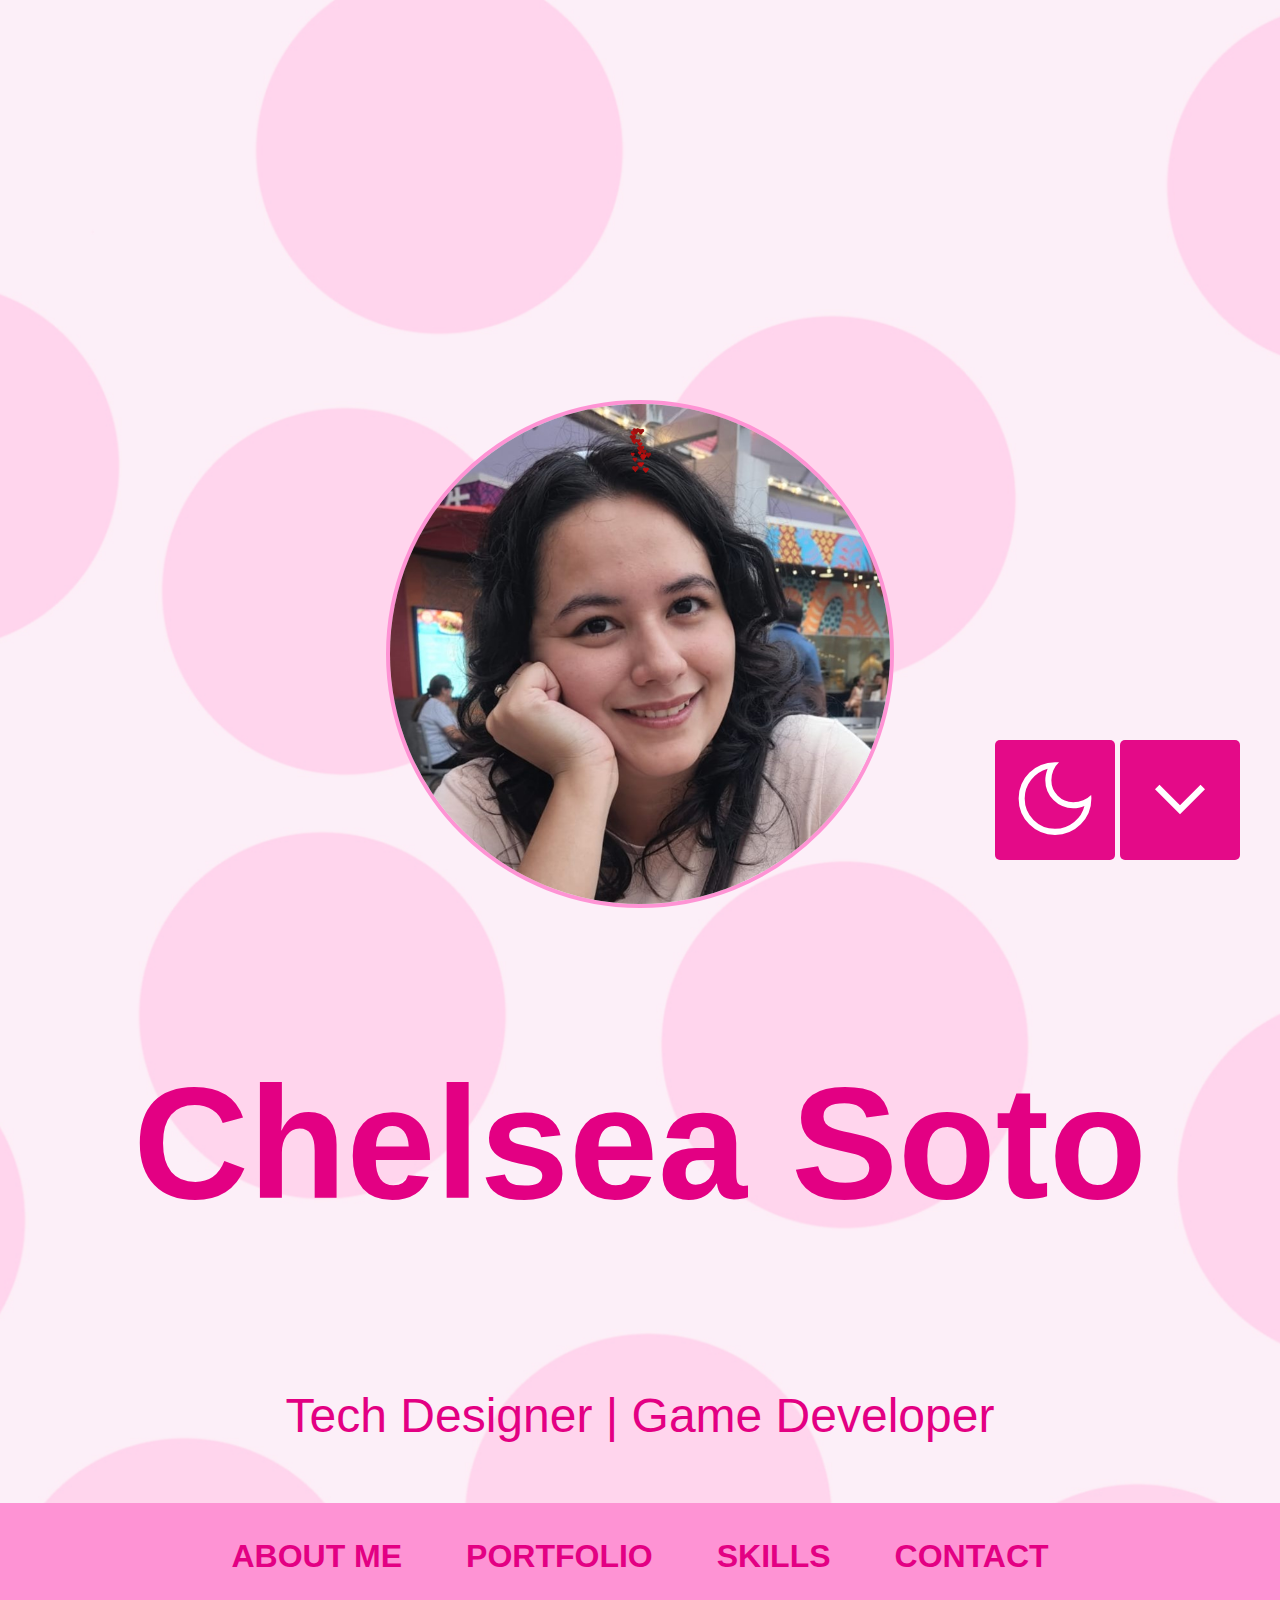
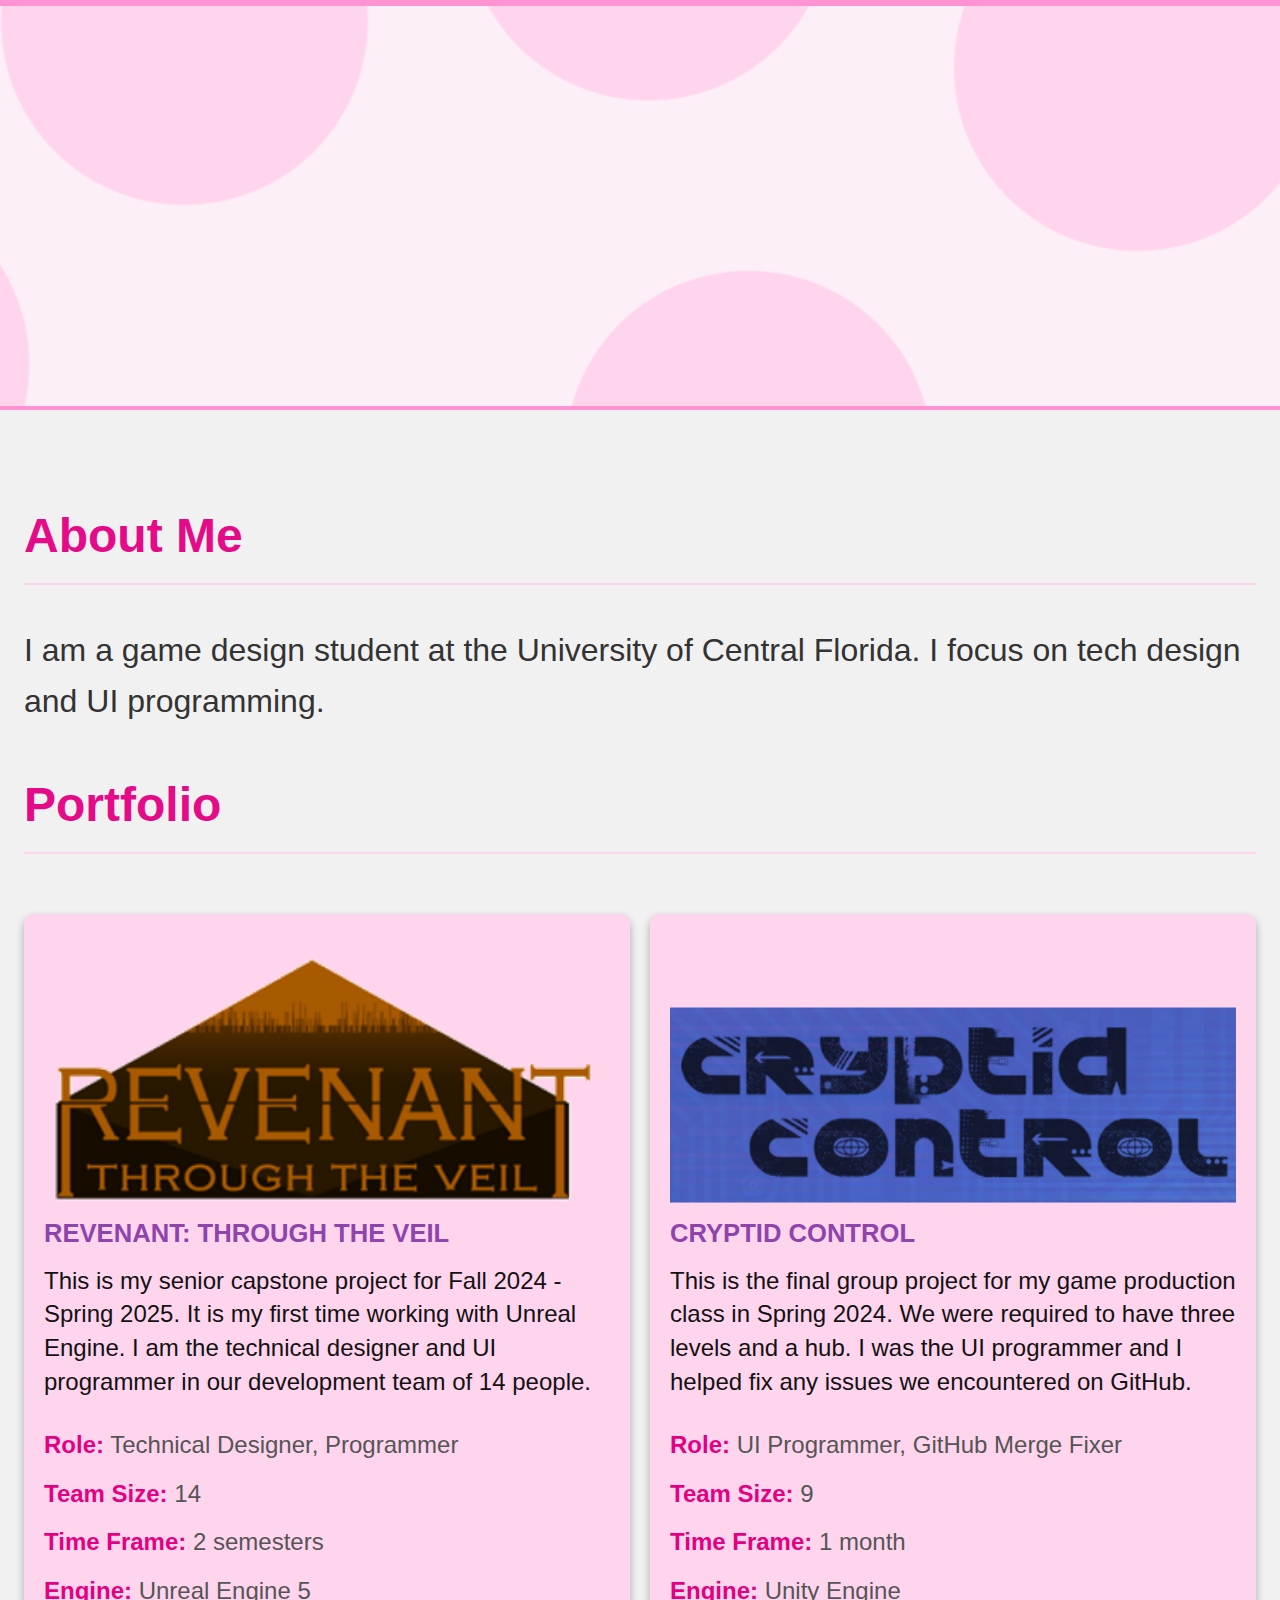
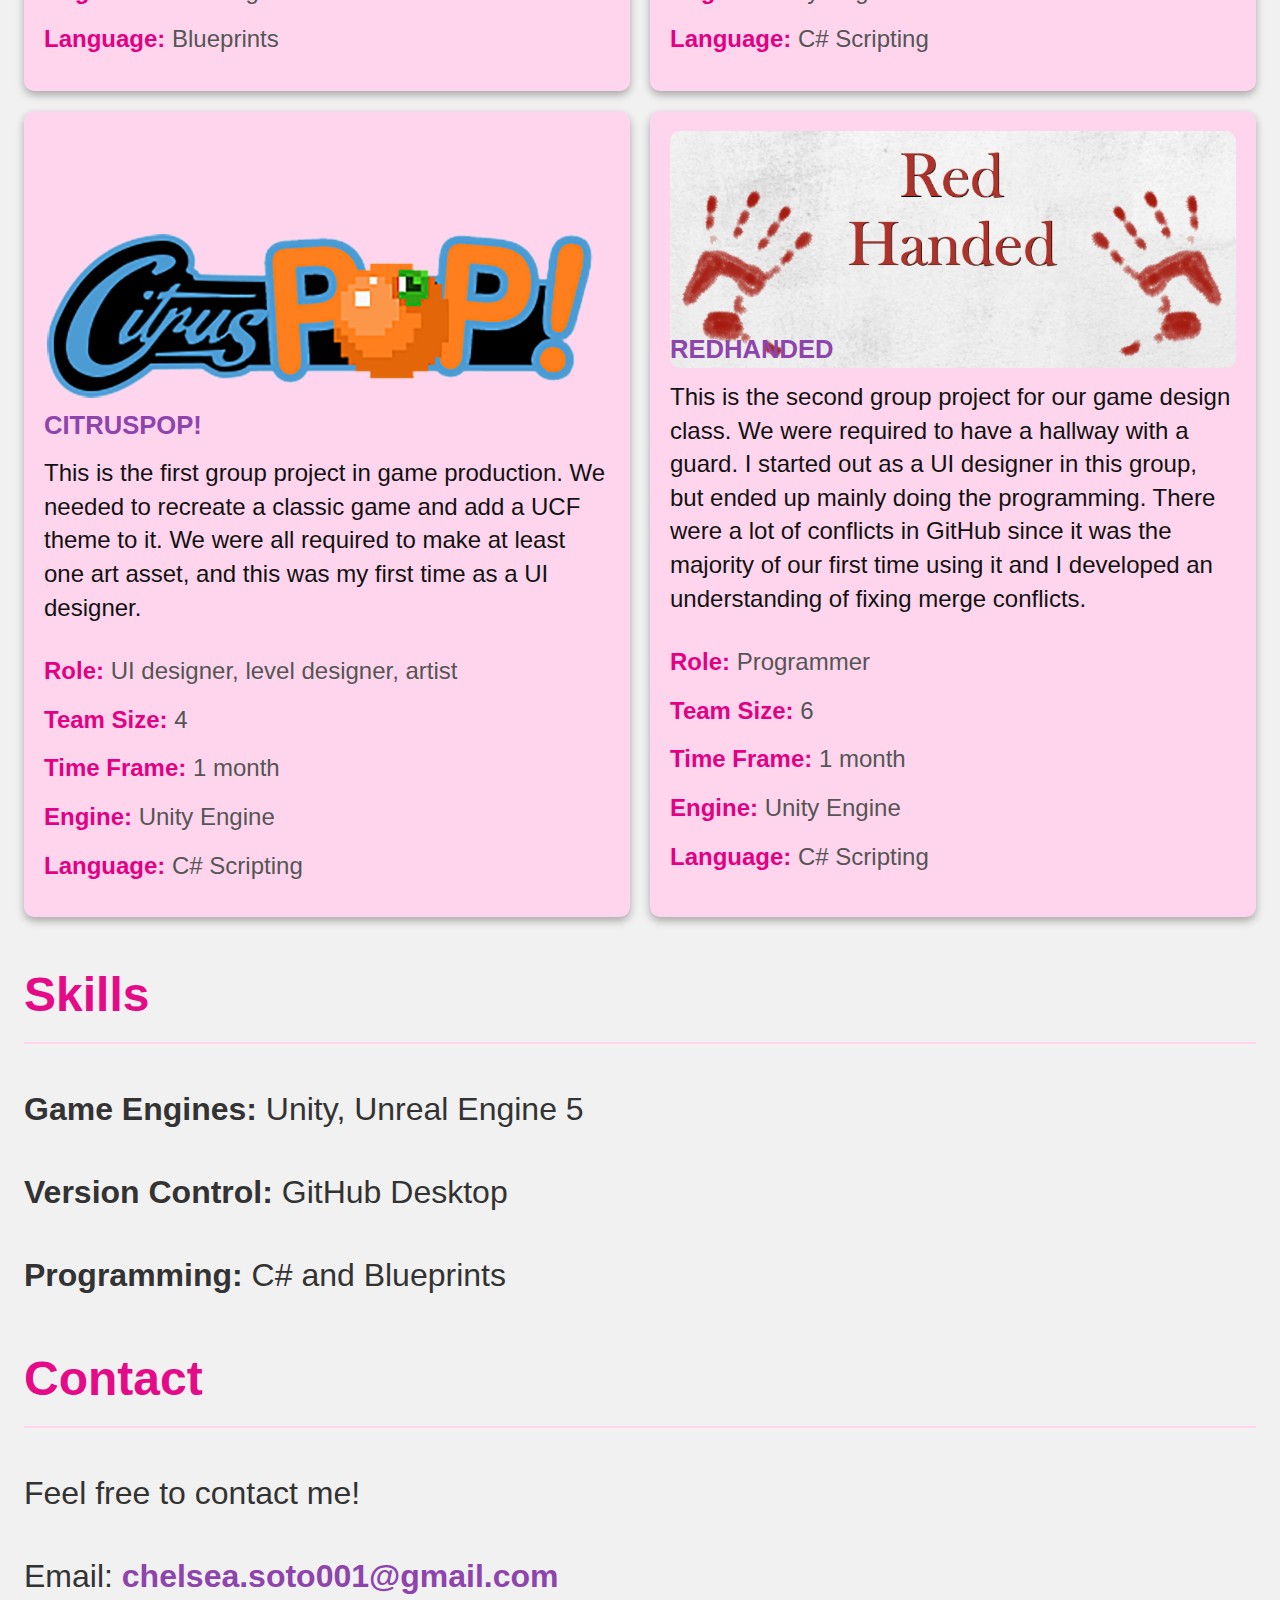
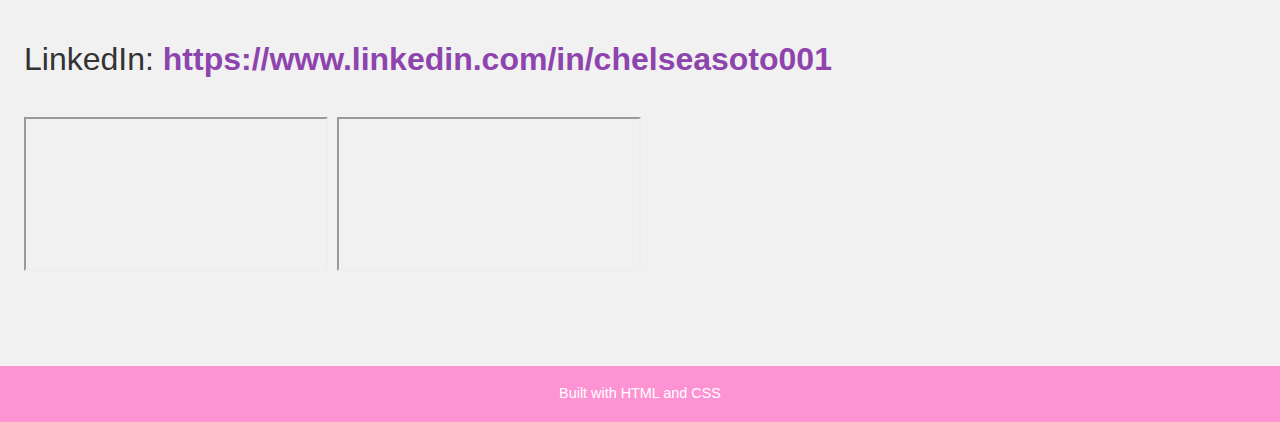
==== index.html @ 59b516d1 "Embed" ====
<!DOCTYPE html>
<html lang="en">
<head>
    <meta charset="UTF-8">
    <meta name="viewport" content="width=device-width, initial-scale=1.0">
    <meta name="description" content="Chelsea Soto's Portfolio, a game developer who specializes in tech design.">
    <title>Chelsea Soto | Tech Designer Portfolio</title>
    <link rel="stylesheet" href="styles.css">
</head>
<body>
    <!-- Skip Link -->
    <a href="#main-content" class="skip-to-main">
        <img src="assets/icons/skip.svg" alt="Skip to main content">
    </a>

    <!-- Dark Mode Toggle Button -->
    <button id="theme-toggle">
        <img src="assets/icons/moon.svg" alt="Press this to toggle between light and dark mode">
    </button>

    <header>
        <div class="header-content">
            <img src="assets/images/pfp.JPEG" alt="Chelsea Soto" class="profile-pic">
            <div class="text-content">
                <h1>Chelsea Soto</h1>
                <p>Tech Designer | Game Developer</p>
            </div>
        </div>
        <nav aria-label="Main Navigation">
            <a href="#about">About Me</a>
            <div class="portfolio-dropdown">
                <a href="#portfolio">Portfolio</a>
                <div class="dropdown-content">
                    <a href="revenant.html">Revenant</a>
                    <a href="cryptid.html">Cryptid Control</a>
                    <a href="citruspop.html">CitrusPOP!</a>
                    <a href="redhanded.html">RedHanded</a>
                </div>
            </div>    
            <a href="#skills">Skills</a>
            <a href="#contact">Contact</a>
        </nav>
    </header>

    <main id="main-content" role="main" class="container">
        <section id="about" aria-labelledby="about-heading">
            <h2 id="about-heading">About Me</h2>
            <p>I am a game design student at the University of Central Florida. I focus on tech design and UI programming.</p>
        </section>

        <section id="portfolio" aria-labelledby="portfolio-heading">
            <h2 id="portfolio-heading">Portfolio</h2>
            <div class="project-cards">
                <div class="project-cards">
                    <div class="project-card">
                        <a href="revenant.html">
                            <img class="project-title-art" src="assets/images/Revenant/title.png" alt="Revenant Title Art">
                        </a>
                        <h3><a href="revenant.html">Revenant: Through The Veil</a></h3>
                        <div class="project-text">
                            <p>This is my senior capstone project for Fall 2024 - Spring 2025. It is my first time working with Unreal Engine. I am the technical designer and UI programmer in our development team of 14 people.</p>
                        </div>
                        <div class="project-info">
                            <p><strong>Role:</strong> Technical Designer, Programmer</p>
                            <p><strong>Team Size:</strong> 14</p>
                            <p><strong>Time Frame:</strong> 2 semesters</p>
                            <p><strong>Engine:</strong> Unreal Engine 5</p>
                            <p><strong>Language:</strong> Blueprints</p>
                        </div>
                    </div>
                
                    <div class="project-card">
                        <a href="cryptid.html">
                            <img class="project-title-art" src="assets/images/Cryptid Control/title.png" alt="Cryptid Control Title Art">
                        </a>
                        <h3><a href="cryptid.html">Cryptid Control</a></h3>
                        <div class="project-text">
                            <p>This is the final group project for my game production class in Spring 2024. We were required to have three levels and a hub. I was the UI programmer and I helped fix any issues we encountered on GitHub.</p>
                        </div>
                        <div class="project-info">
                            <p><strong>Role:</strong> UI Programmer, GitHub Merge Fixer</p>
                            <p><strong>Team Size:</strong> 9</p>
                            <p><strong>Time Frame:</strong> 1 month</p>
                            <p><strong>Engine:</strong> Unity Engine</p>
                            <p><strong>Language:</strong> C# Scripting</p>
                        </div>
                    </div>
                
                    <div class="project-card">
                        <a href="citruspop.html">
                            <img class="project-title-art" src="assets/images/CitrusPOP!/title.png" alt="CitrusPOP Title Art">
                        </a>
                        <h3><a href="citruspop.html">CitrusPOP!</a></h3>
                        <div class="project-text">
                            <p>This is the first group project in game production. We needed to recreate a classic game and add a UCF theme to it. We were all required to make at least one art asset, and this was my first time as a UI designer.</p>
                        </div>
                        <div class="project-info">
                            <p><strong>Role:</strong> UI designer, level designer, artist</p>
                            <p><strong>Team Size:</strong> 4</p>
                            <p><strong>Time Frame:</strong> 1 month</p>
                            <p><strong>Engine:</strong> Unity Engine</p>
                            <p><strong>Language:</strong> C# Scripting</p>
                        </div>
                    </div>
                
                    <div class="project-card">
                        <a href="redhanded.html">
                            <img class="project-title-art" src="assets/images/RedHanded/title.png" alt="RedHanded Title Art">
                        </a>
                        <h3><a href="redhanded.html">RedHanded</a></h3>
                        <div class="project-text">
                            <p>This is the second group project for our game design class. We were required to have a hallway with a guard. I started out as a UI designer in this group, but ended up mainly doing the programming. There were a lot of conflicts in GitHub since it was the majority of our first time using it and I developed an understanding of fixing merge conflicts.</p>
                        </div>
                        <div class="project-info">
                            <p><strong>Role:</strong> Programmer</p>
                            <p><strong>Team Size:</strong> 6</p>
                            <p><strong>Time Frame:</strong> 1 month</p>
                            <p><strong>Engine:</strong> Unity Engine</p>
                            <p><strong>Language:</strong> C# Scripting</p>
                        </div>
                    </div>
                </div>
        </section>       
        

        <section id="skills" aria-labelledby="skills-heading">
            <h2 id="skills-heading">Skills</h2>
            <div class="skill">
                <p><strong>Game Engines:</strong> Unity, Unreal Engine 5</p>
                <p><strong>Version Control:</strong> GitHub Desktop</p>
                <p><strong>Programming:</strong> C# and Blueprints</p>
            </div>
        </section>

        <section id="contact" aria-labelledby="contact-heading">
            <h2 id="contact-heading">Contact</h2>
            <p>Feel free to contact me!</p>
            <p>Email: <a href="mailto:chelsea.soto001@gmail.com">chelsea.soto001@gmail.com</a></p>
            <p>LinkedIn: <a href="https://www.linkedin.com/in/chelseasoto001" target="_blank">https://www.linkedin.com/in/chelseasoto001</a></p>
            <!--<p>GitHub: <a href="https://github.com/ChelseaSoto" target="_blank">https://github.com/ChelseaSoto</a></p>-->
            <iframe src="https://github.com/ChelseaSoto" title="GitHub"></iframe>
            <!--<p>Itch.io: <a href="https://ChelseaSoto.itch.io" target="_blank">https://ChelseaSoto.itch.io</a></p>-->
            <iframe src="https://ChelseaSoto.itch.io" title="Itch.io"></iframe>
        </section>
    </main>

    <footer>Built with HTML and CSS</footer>

    <script src="js/script.js"></script>

    <img id="cursor-gif" src="assets/images/hearts.gif" alt="Follow Cursor">

</body>
</html>
---- styles.css ----
/* Global Styles */
body {
    font-family: 'Poppins', sans-serif;
    margin: 0;
    padding: 0;
    background-color: #ffd5ed;
    color: #333;
    line-height: 1.6;
    transition: background-color 0.3s ease, color 0.3s ease;
    font-size: 2rem;
}

body.dark-mode {
    background-color: #121212;
    color: #e0e0e0;
}

body.dark-mode main {
    background-color: #1e1e1e;
}

/* Header */
header {
    text-align: center;
    padding: 25rem 0rem;
    /*background-color: #ffd5ed;*/
    background-image: url('assets/images/bruh.jpg');
    background-size: cover;
    background-position: center center;
    background-repeat: no-repeat;
    border-bottom: 4px solid #fe93d4;
}

body.dark-mode header {
    /*background-color: #1e1e1e;*/
    background-image: url('assets/images/darkbruh.jpg');
    background-size: cover;
    background-position: center center;
    background-repeat: no-repeat;
    border-bottom: 4px solid #e30083;
}

.header-content {
    display: flex;
    justify-content: center;
    align-items: center;
    flex-direction: column;
}

.profile-pic {
    width: 500px;
    height: 500px;
    border-radius: 50%;
    object-fit: cover;
    border: 4px solid #fe93d4;
    margin-bottom: 0px;
}

.text-content {
    text-align: center;
}

header h1 {
    font-size: 10rem;
    color: #e30083;
}

header p {
    font-size: 3rem;
    color: #e30083;
}

body.dark-mode header h1,
body.dark-mode header p {
    color: #e0e0e0;
}

/* Navigation */
nav {
    display: flex;
    justify-content: center;
    background-color: #fe93d4;
    border-top: 4px solid #fe93d4;
    width: 100%;
    padding: 0.5rem 0;
    flex-wrap: wrap;
}

body.dark-mode nav {
    background-color: #1e1e1e;
    border-top: 4px solid #1e1e1e;
}

nav a {
    color: #e30083;
    padding: 1rem 2rem;
    text-decoration: none;
    font-weight: bold;
    text-transform: uppercase;
    transition: background-color 0.3s ease;
    display: block;
    text-align: center;
    width: auto;
    font-size: 2rem
}

body.dark-mode nav a {
    color: #e0e0e0;
}

nav a:hover {
    background-color: #FFD5ED;
}

body.dark-mode nav a:hover {
    background-color: #e30083;
}

/* Portfolio Dropdown Styles */
.portfolio-dropdown {
    position: relative;
    display: inline-block;
}

.portfolio-dropdown a {
    color: #e30083;
    padding: 1rem 2rem;
    text-decoration: none;
    font-weight: bold;
    text-transform: uppercase;
    transition: background-color 0.3s ease;
    display: flex;
    align-items: center;
}

.portfolio-dropdown:hover a {
    background-color: #ffd5ed;
}

body.dark-mode .portfolio-dropdown:hover a {
    background-color: #e30083;
}

/* Dropdown Content */
.dropdown-content {
    display: none;
    position: absolute;
    background-color: #ffd5ed;
    min-width: 160px;
    box-shadow: 0px 8px 16px rgba(0, 0, 0, 0.2);
    z-index: 1;
    text-align: left;
}

.dropdown-content a {
    color: #e30083;
    padding: 12px 16px;
    text-decoration: none;
    display: block;
    font-weight: normal;
}

.dropdown-content a:hover {
    background-color: #fe93d4;
    color: #fff;
}

/* Show dropdown on hover */
.portfolio-dropdown:hover .dropdown-content {
    display: block;
}

/* Skip to main content */
.skip-to-main {
    position: fixed;
    bottom: 40px;
    right: 40px;
    background-color: #E40A88;
    color: #fff;
    padding: 10px;
    border-radius: 5px;
    font-weight: bold;
    text-transform: uppercase;
    text-decoration: none;
    z-index: 1000;
    transition: background-color 0.3s ease;
    display: flex;
    justify-content: center;
    align-items: center;
}

.skip-to-main img {
    width: 100px; /* Size of the icon */
    height: 100px;
    fill: #fff; /* Icon color */
}

.skip-to-main:hover {
    background-color: #FE93D4;
}

/* Toggle Button */
#theme-toggle {
    position: fixed;
    bottom: 40px;
    right: 165px;
    background-color: #E40A88;
    border: none;
    cursor: pointer;
    padding: 10px;
    transition: background-color 0.3s ease;
    border-radius: 5px;
}

#theme-toggle img {
    width: 100px;
    height: 97px;
    fill: #fff;
}

#theme-toggle:hover {
    background-color: #FE93D4;
}

body.dark-mode #theme-toggle img {
    content: url('assets/icons/sun.svg');
}

/* Main Content */
main {
    padding: 3rem 1.5rem;
    background-color: #f1f1f1;
    max-width: 2000px;
    margin: 0 auto;
    transition: background-color 0.3s ease;
}

/* Section */
section {
    margin-bottom: 2rem;
}

h2 {
    color: #E40A88;
    padding-bottom: 0.5rem;
    border-bottom: 2px solid #FFD5ED;
}

/* Portfolio Section */
#portfolio {
    text-align: left;
}

.project-cards {
    display: grid;
    grid-template-columns: repeat(auto-fit, minmax(400px, 1fr)); /* Adjusted to allow more space */
    gap: 20px;
    align-items: stretch;
    margin-top: 20px;
}

.project-card {
    background-color: #ffd5ed;
    border-radius: 10px;
    padding: 20px;
    color: #121212;
    box-shadow: 0 4px 8px rgba(0, 0, 0, 0.3);
    transition: transform 0.3s, box-shadow 0.3s;
    height: auto;
    min-height: 300px; /* Adjust based on content */
}

.project-card a {
    display: block;
    width: 100%;
    height: auto;
}

.project-title-art {
    width: 100%;
    height: auto;
    border-radius: 10px;
    margin-bottom: -80px;
}

.project-card:hover {
    transform: translateY(-10px);
    box-shadow: 0 8px 16px rgba(0, 0, 0, 0.5);
}

.project-card h3 {
    font-size: 1.6rem;
    font-weight: bold;
    color: #fe93d4;
    margin-bottom: 10px;
    text-transform: uppercase;
}

.project-card p {
    margin: 10px 0;
    font-size: 1.5rem;
    line-height: 1.4;
    padding-bottom: 10px;
}

/* Add spacing for text */
.project-card .project-text {
    font-size: 1rem;
    line-height: 1.5;
    margin-bottom: 10px;
}

.project-card .project-info {
    font-size: 0.9rem;
    color: #555;
    margin-top: 20px;
}

.project-card .project-info strong {
    color: #e30083; /* Dark pink for emphasis */
    font-weight: bold;
}

.project-card .project-info p {
    margin: 5px 0;
}

.project-card .project-details {
    margin-top: 15px;
    padding-top: 10px;
    border-top: 1px solid #fe93d4;
}

.project {
    margin-top: 1rem;
}

.project h3 {
    font-size: 1.5rem;
}

/* Dark Mode for Project Cards */
body.dark-mode .project-card {
    background-color: #1e1e1e;  /* Dark background for the card */
    color: #e0e0e0;  /* Light text color */
    box-shadow: 0 4px 8px rgba(0, 0, 0, 0.5);  /* Darker shadow for depth */
}

body.dark-mode .project-card h3 {
    color: #fe93d4;  /* Light purple for the project titles */
}

body.dark-mode .project-card .project-text,
body.dark-mode .project-card .project-info {
    color: #e0e0e0;  /* Light text color */
}

body.dark-mode .project-card .project-info strong {
    color: #e30083;  /* Dark pink for emphasis */
}

body.dark-mode .project-card .project-details {
    border-top: 1px solid #fe93d4;  /* Light border for the details section */
}

/* Project Section */
.project a {
    color: #fe93d4;
    font-weight: bold;
    text-decoration: underline;
    transition: color 0.3s ease, text-decoration 0.3s ease;
}

.project a:hover {
    color: #e30083;
    text-decoration: none;
}

/* Contact Section */
#contact a {
    color: #8e44ad;
}

#contact a:hover {
    color: #e30083;
}

/* Footer */
footer {
    text-align: center;
    padding: 1rem;
    background-color: #fe93d4;
    color: #fff;
    font-size: 0.9rem;
}

/* Hyperlink Colors */
a {
    color: #8e44ad;
    text-decoration: none;
    font-weight: bold;
    transition: color 0.3s ease;
}

a:hover {
    color: #e30083;
}

/* Mobile Styles */
@media (max-width: 768px) {
    /* Header */
    header { 
        padding: 1.5rem 1rem;
    }

    header h1 {
        font-size: 2rem;
    }

    header p {
        font-size: 1rem;
    }

    /* Navigation */
    nav {
        flex-direction: column;
        padding: 0;
        width: 100%;
    }

    nav a {
        padding: 1rem;
        width: 100%;
        text-align: left;
    }

    .portfolio-dropdown {
        display: none;
    }

    /* Skip to main button */
    .skip-to-main {
        top: 10px;
        left: 10px;
    }

    /* Theme toggle button */
    #theme-toggle {
        top: 10px;
        right: 10px;
    }
}

#cursor-gif {
    position: absolute;
    top: 50%;
    left: 50%;
    transform: translate(-50%, -50%);
    pointer-events: none;
    z-index: 1000;
    width: 75px;
    height: 75px;
    display: block;
}

html, body {
    width: 100%;
    overflow-x: hidden;
}
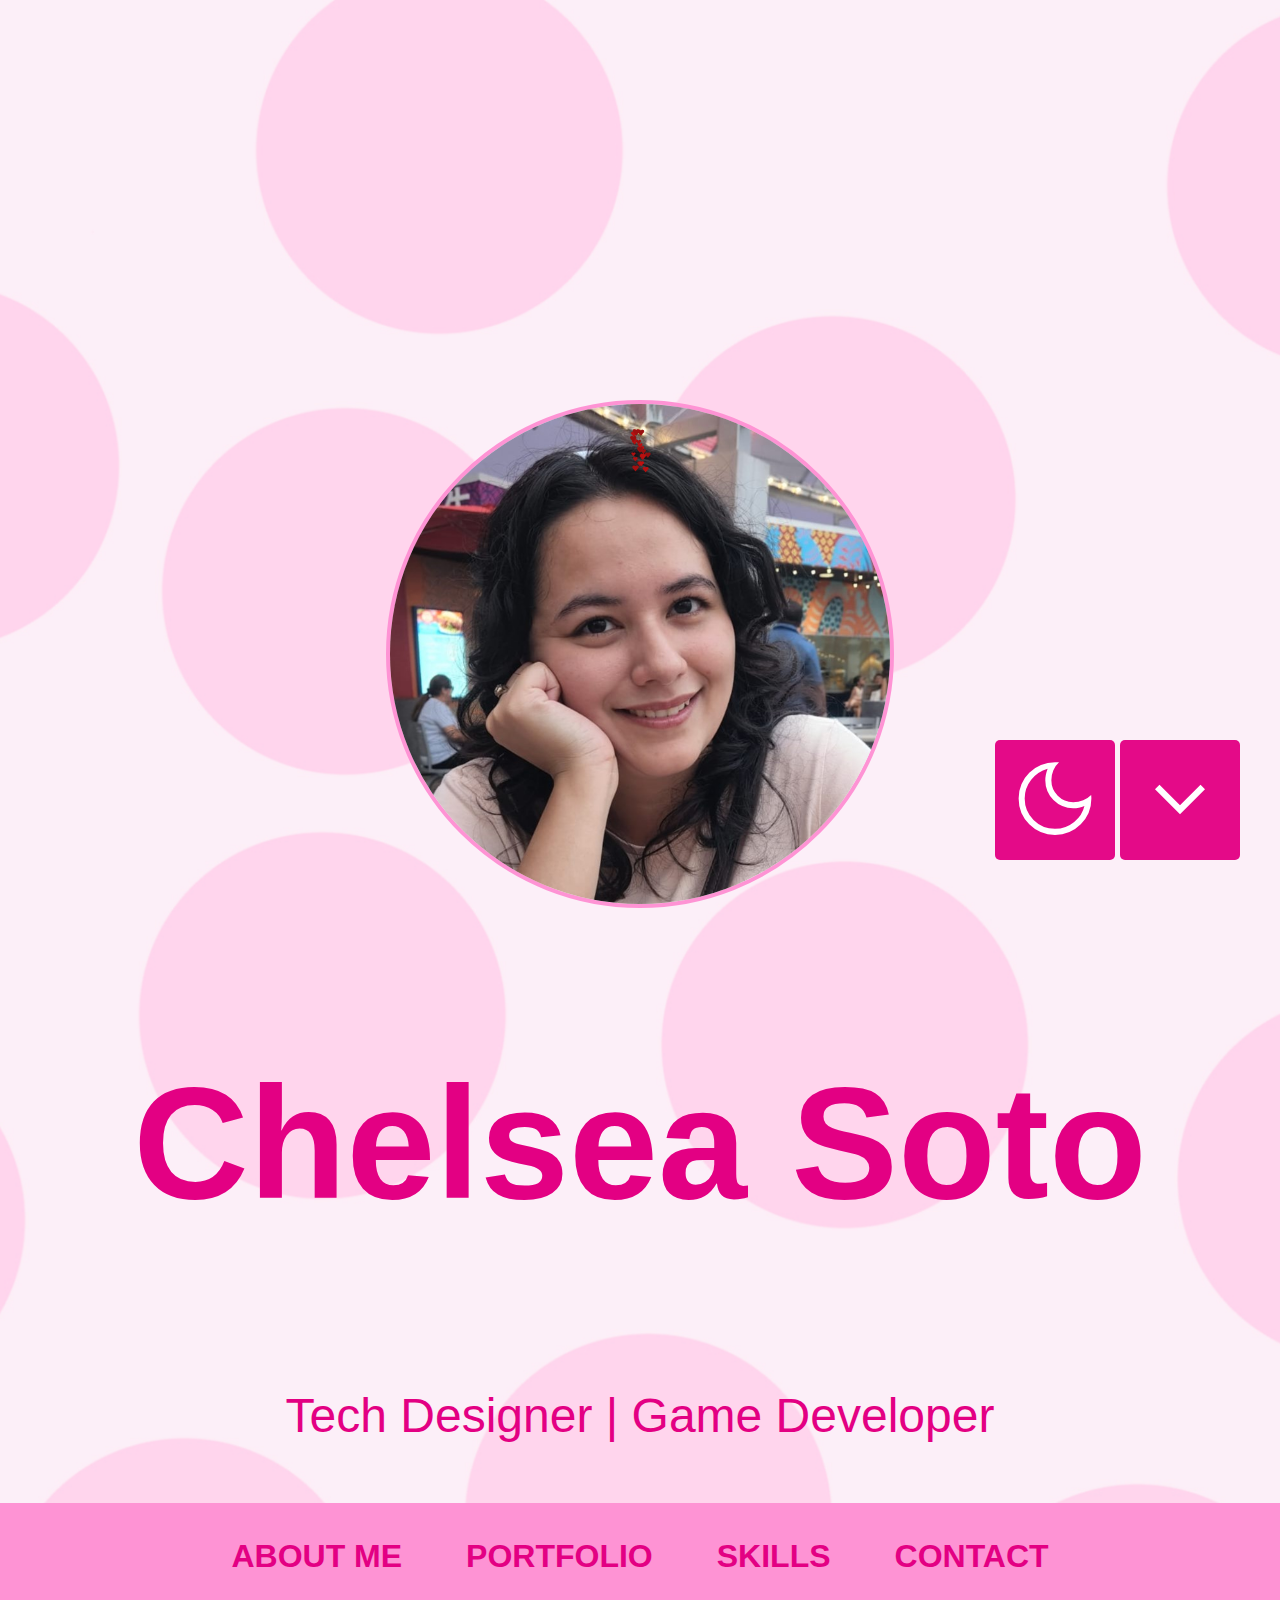
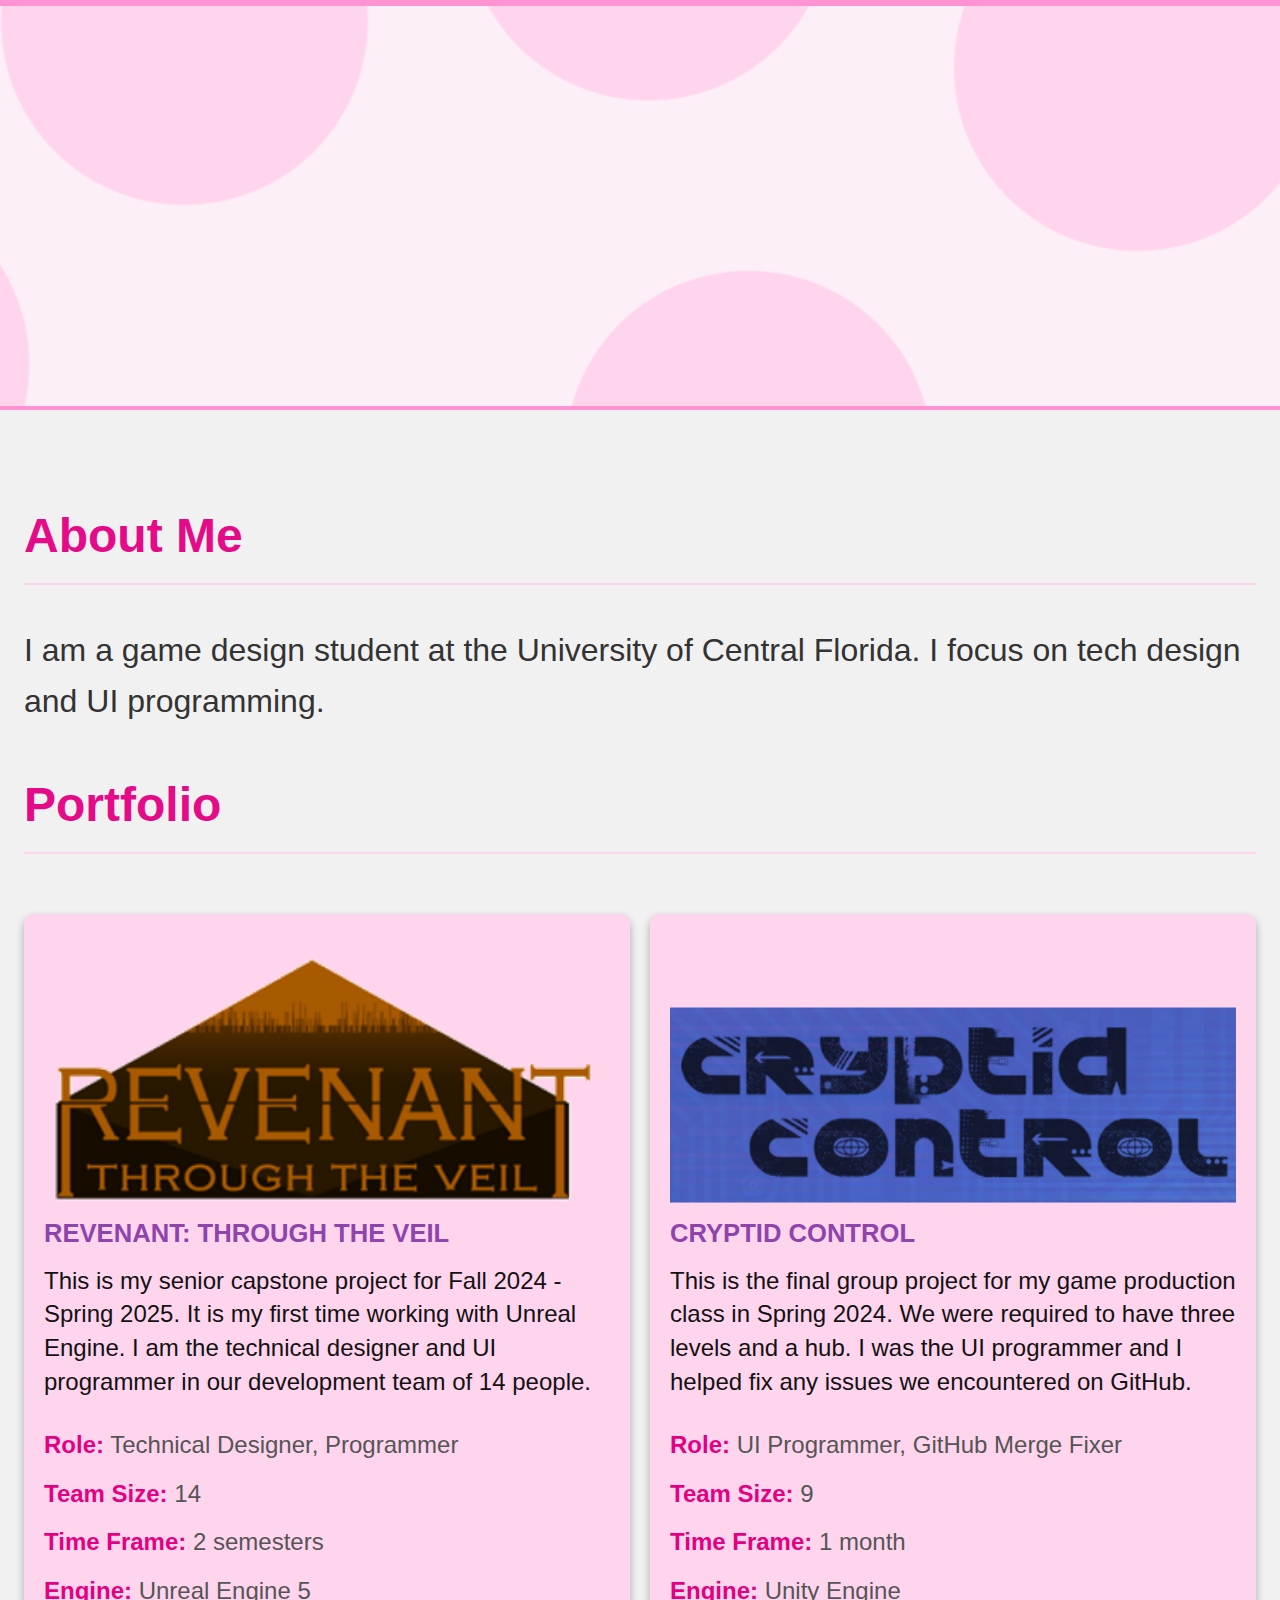
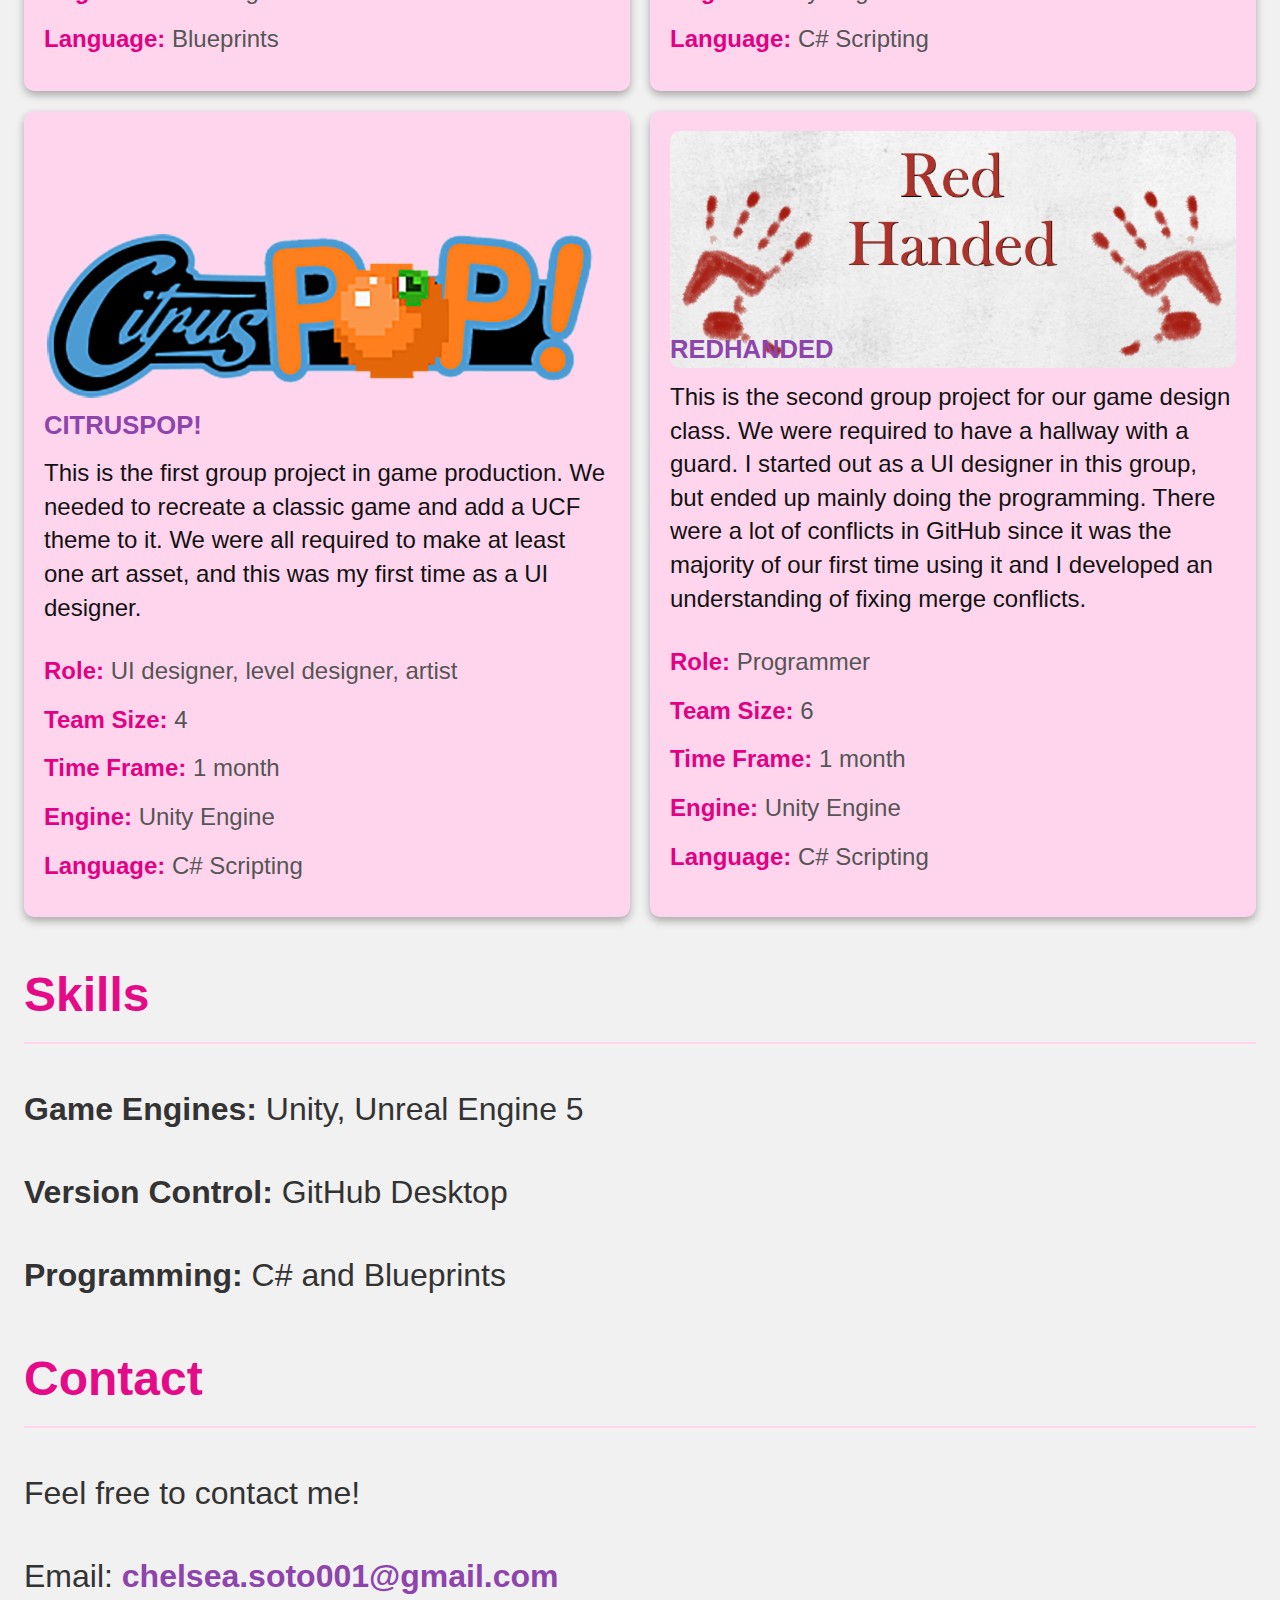
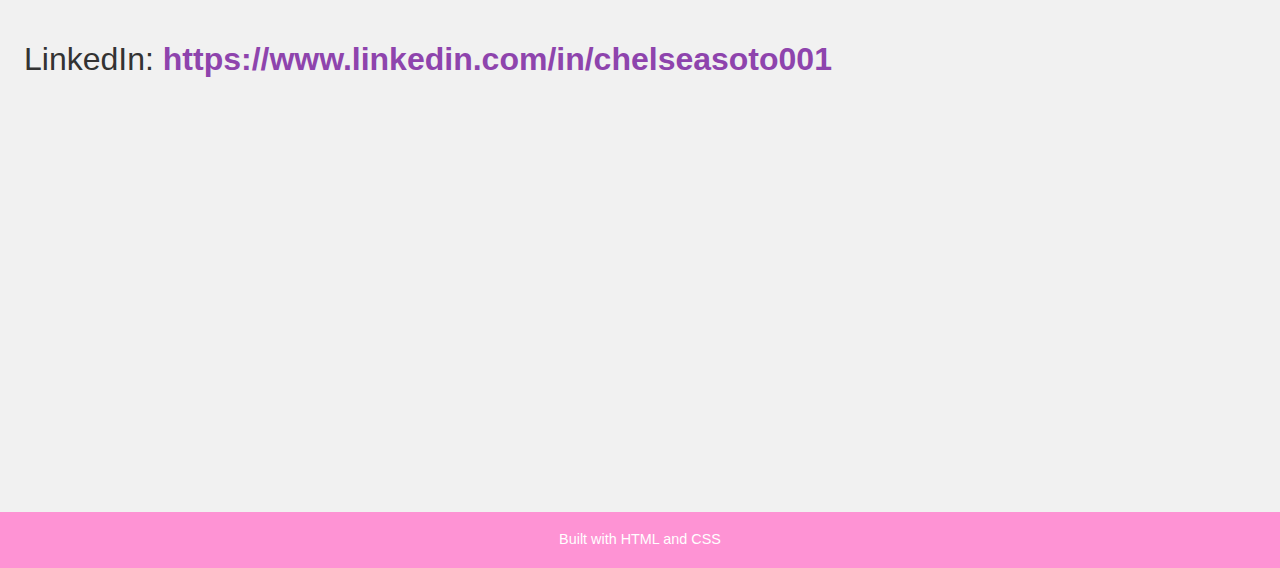
==== commit 2dc7b8b0: "embed try again" ====
--- a/index.html
+++ b/index.html
@@ -138,9 +138,9 @@
             <p>Email: <a href="mailto:chelsea.soto001@gmail.com">chelsea.soto001@gmail.com</a></p>
             <p>LinkedIn: <a href="https://www.linkedin.com/in/chelseasoto001" target="_blank">https://www.linkedin.com/in/chelseasoto001</a></p>
             <!--<p>GitHub: <a href="https://github.com/ChelseaSoto" target="_blank">https://github.com/ChelseaSoto</a></p>-->
-            <iframe src="https://github.com/ChelseaSoto" title="GitHub"></iframe>
+            <embed src="https://github.com/ChelseaSoto" style="width:500px; height: 300px;"></embed>
             <!--<p>Itch.io: <a href="https://ChelseaSoto.itch.io" target="_blank">https://ChelseaSoto.itch.io</a></p>-->
-            <iframe src="https://ChelseaSoto.itch.io" title="Itch.io"></iframe>
+            <embed src="https://ChelseaSoto.itch.io" style="width:500px; height: 300px;"></embed>
         </section>
     </main>
 
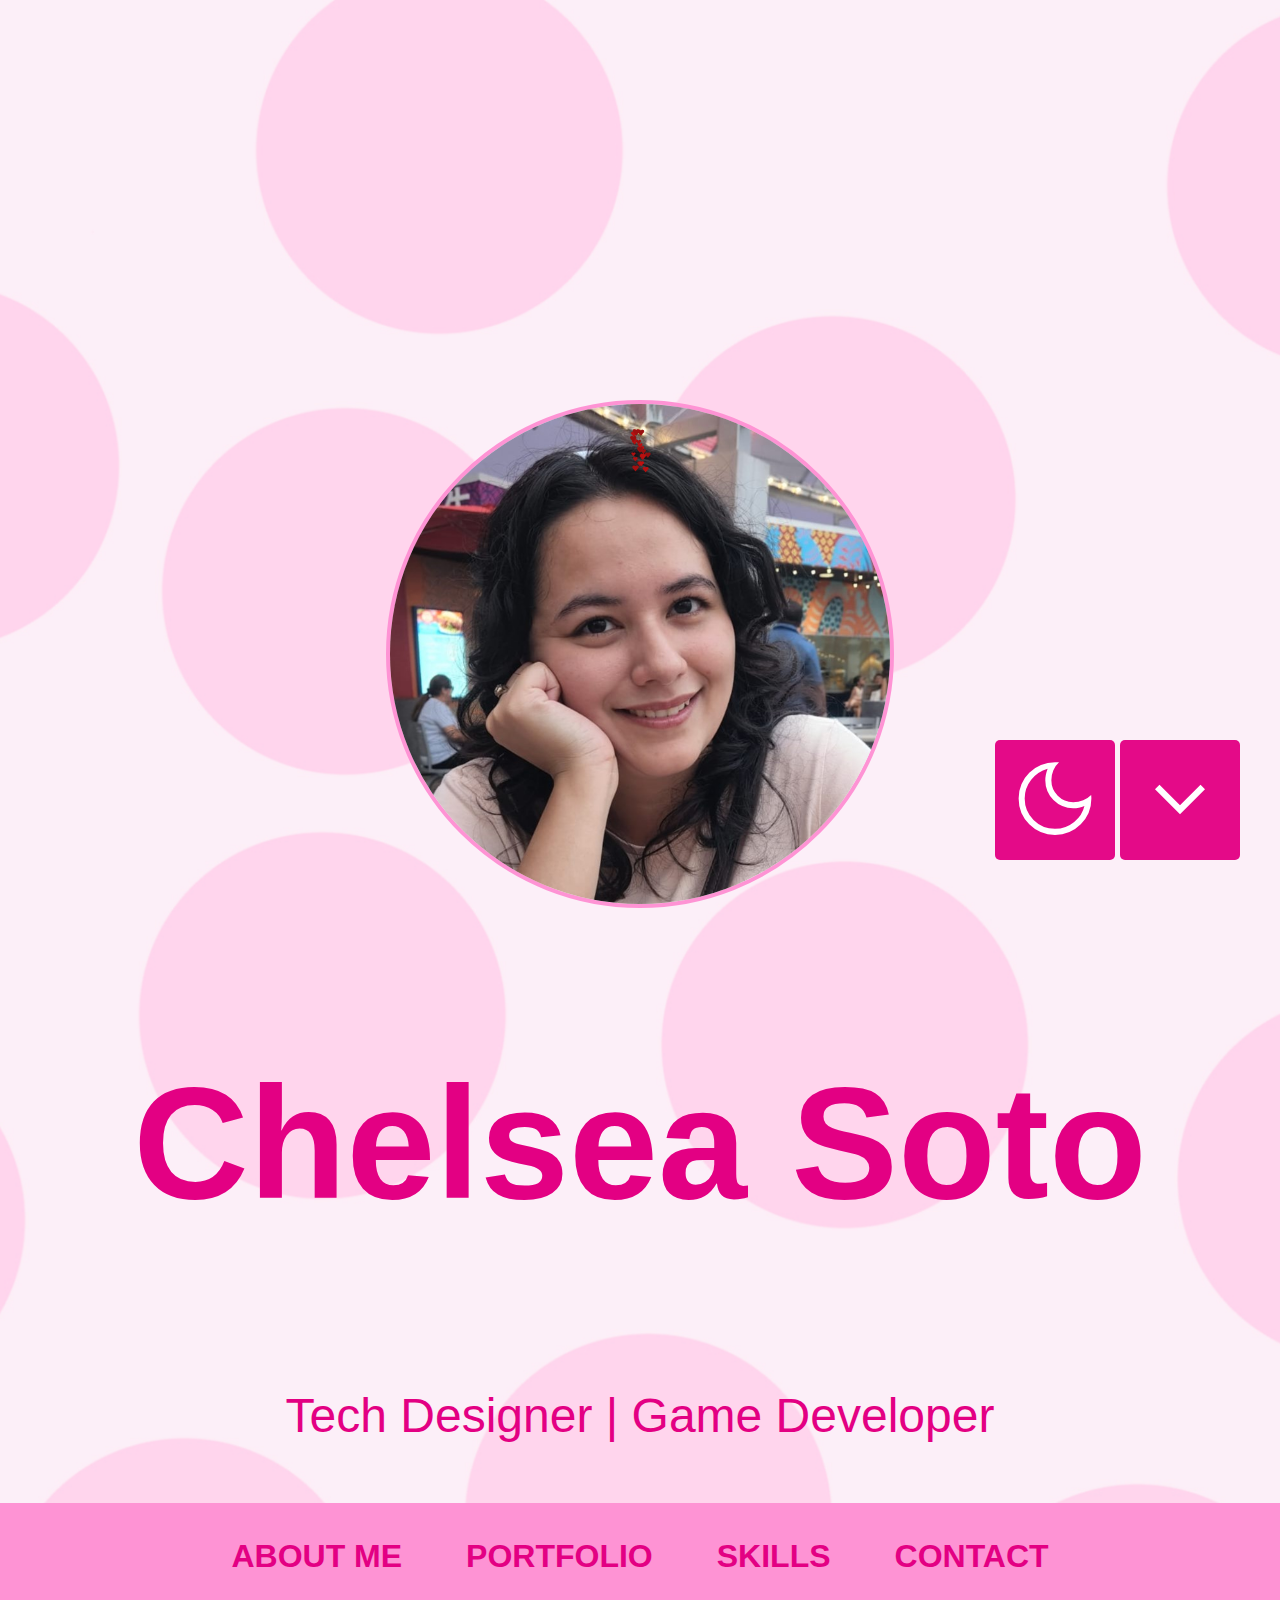
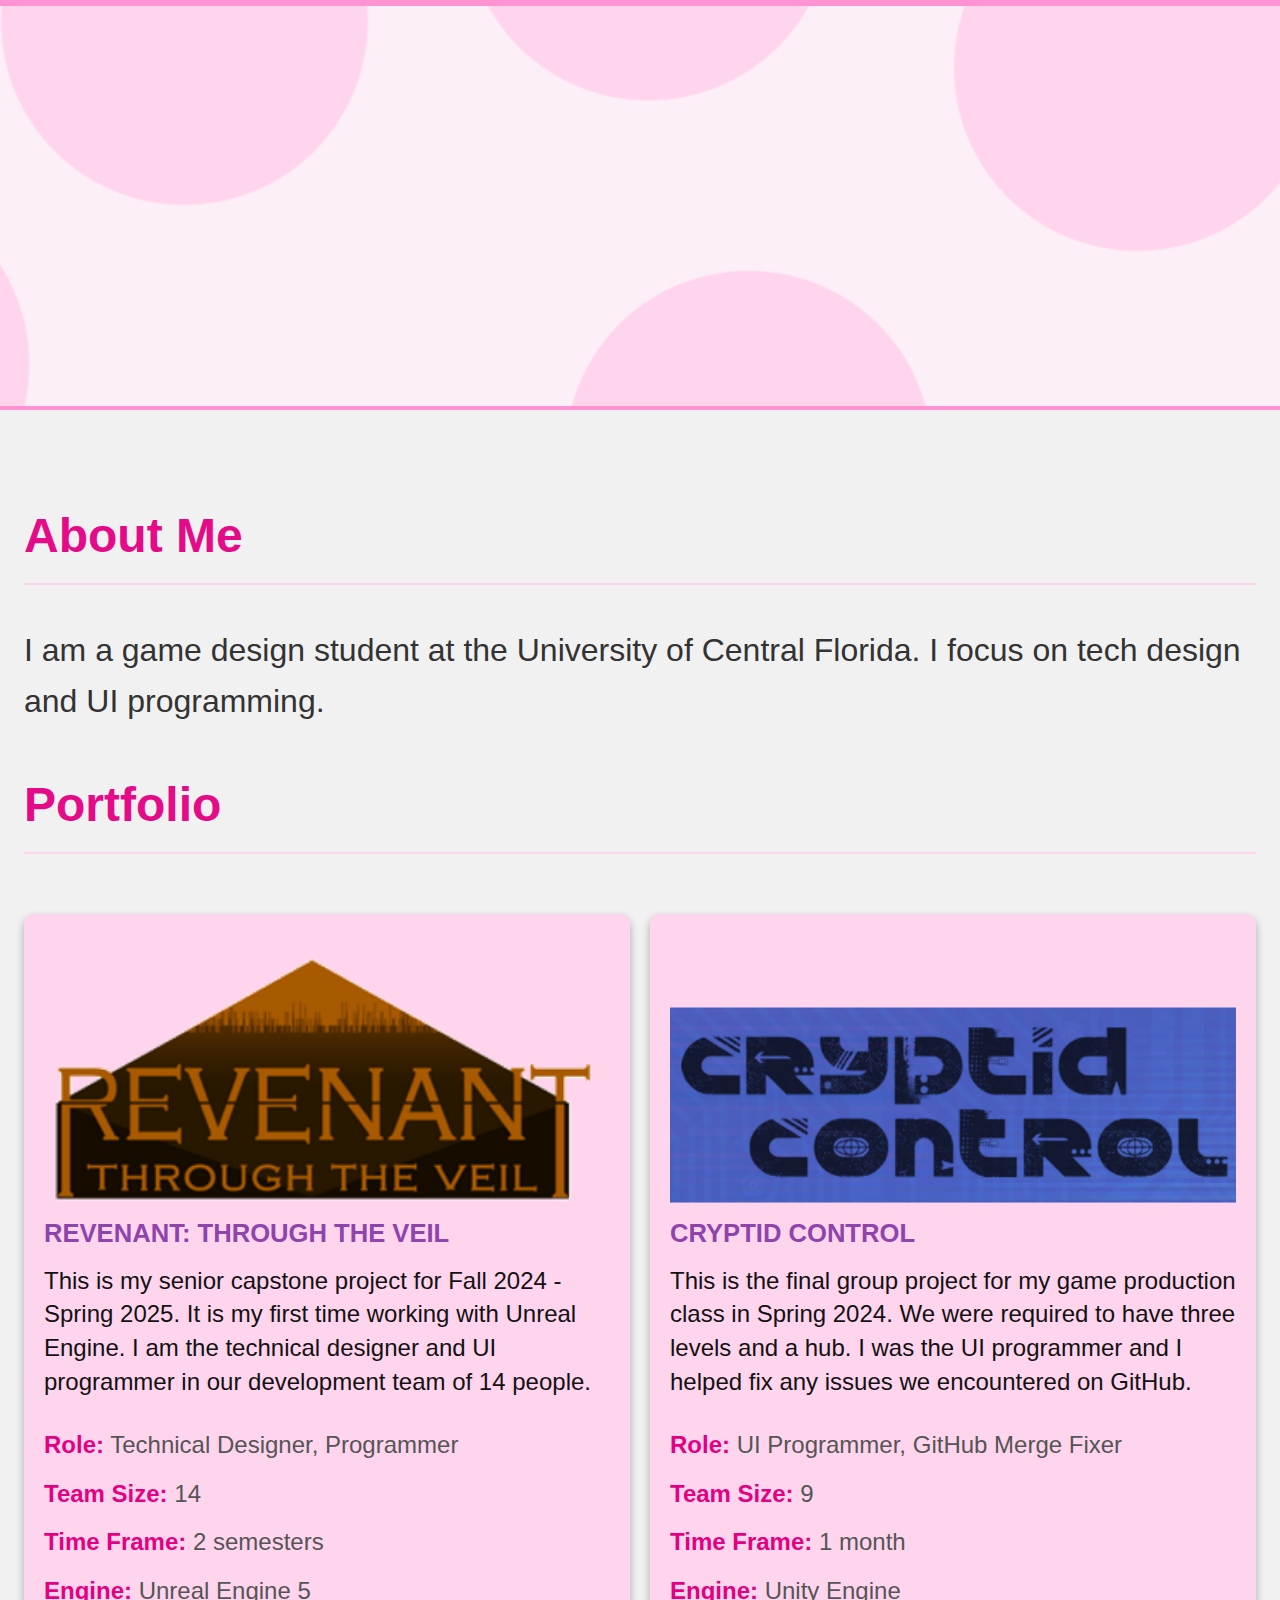
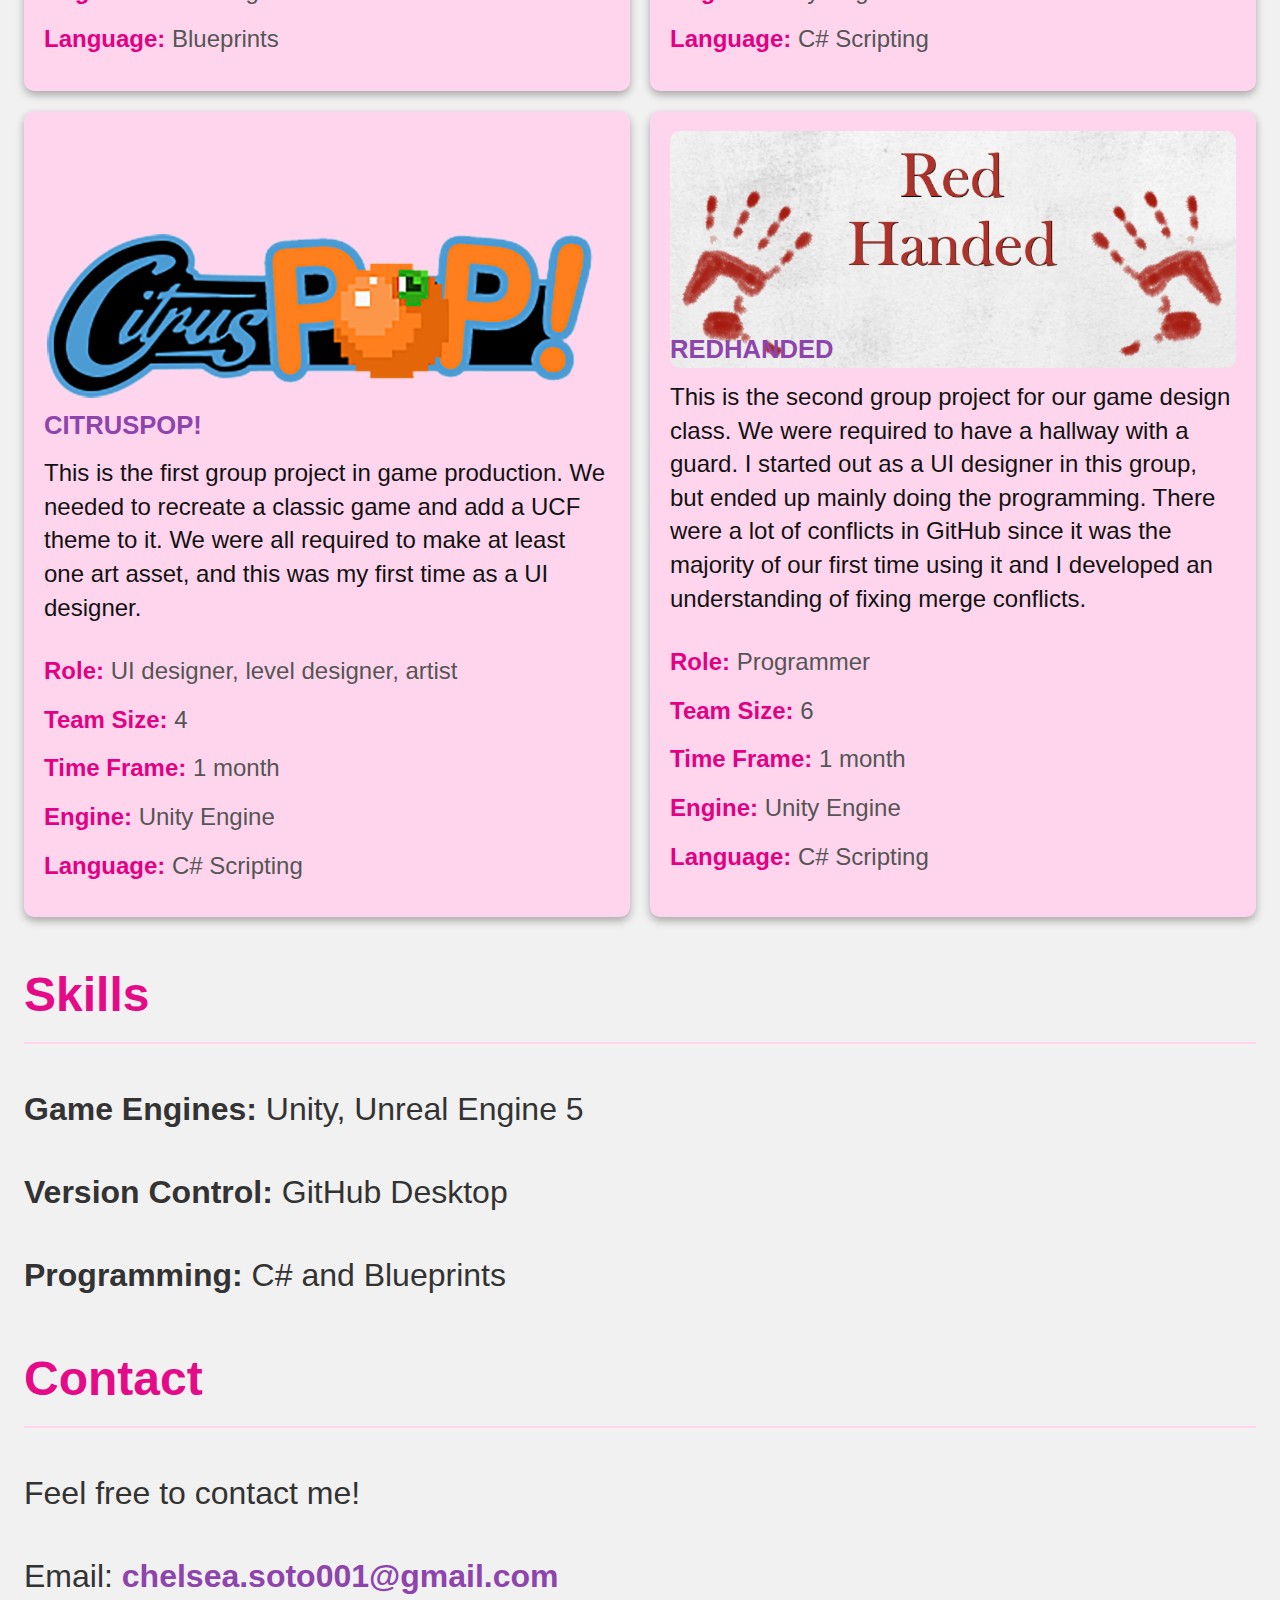
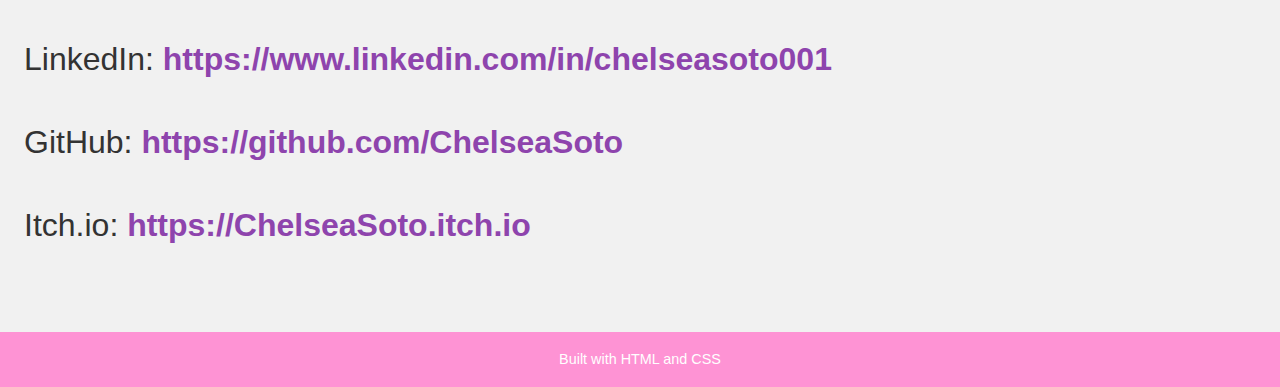
==== commit 2532a4e1: "Nevermind" ====
--- a/index.html
+++ b/index.html
@@ -137,10 +137,8 @@
             <p>Feel free to contact me!</p>
             <p>Email: <a href="mailto:chelsea.soto001@gmail.com">chelsea.soto001@gmail.com</a></p>
             <p>LinkedIn: <a href="https://www.linkedin.com/in/chelseasoto001" target="_blank">https://www.linkedin.com/in/chelseasoto001</a></p>
-            <!--<p>GitHub: <a href="https://github.com/ChelseaSoto" target="_blank">https://github.com/ChelseaSoto</a></p>-->
-            <embed src="https://github.com/ChelseaSoto" style="width:500px; height: 300px;"></embed>
-            <!--<p>Itch.io: <a href="https://ChelseaSoto.itch.io" target="_blank">https://ChelseaSoto.itch.io</a></p>-->
-            <embed src="https://ChelseaSoto.itch.io" style="width:500px; height: 300px;"></embed>
+            <p>GitHub: <a href="https://github.com/ChelseaSoto" target="_blank">https://github.com/ChelseaSoto</a></p>
+            <p>Itch.io: <a href="https://ChelseaSoto.itch.io" target="_blank">https://ChelseaSoto.itch.io</a></p>
         </section>
     </main>
 
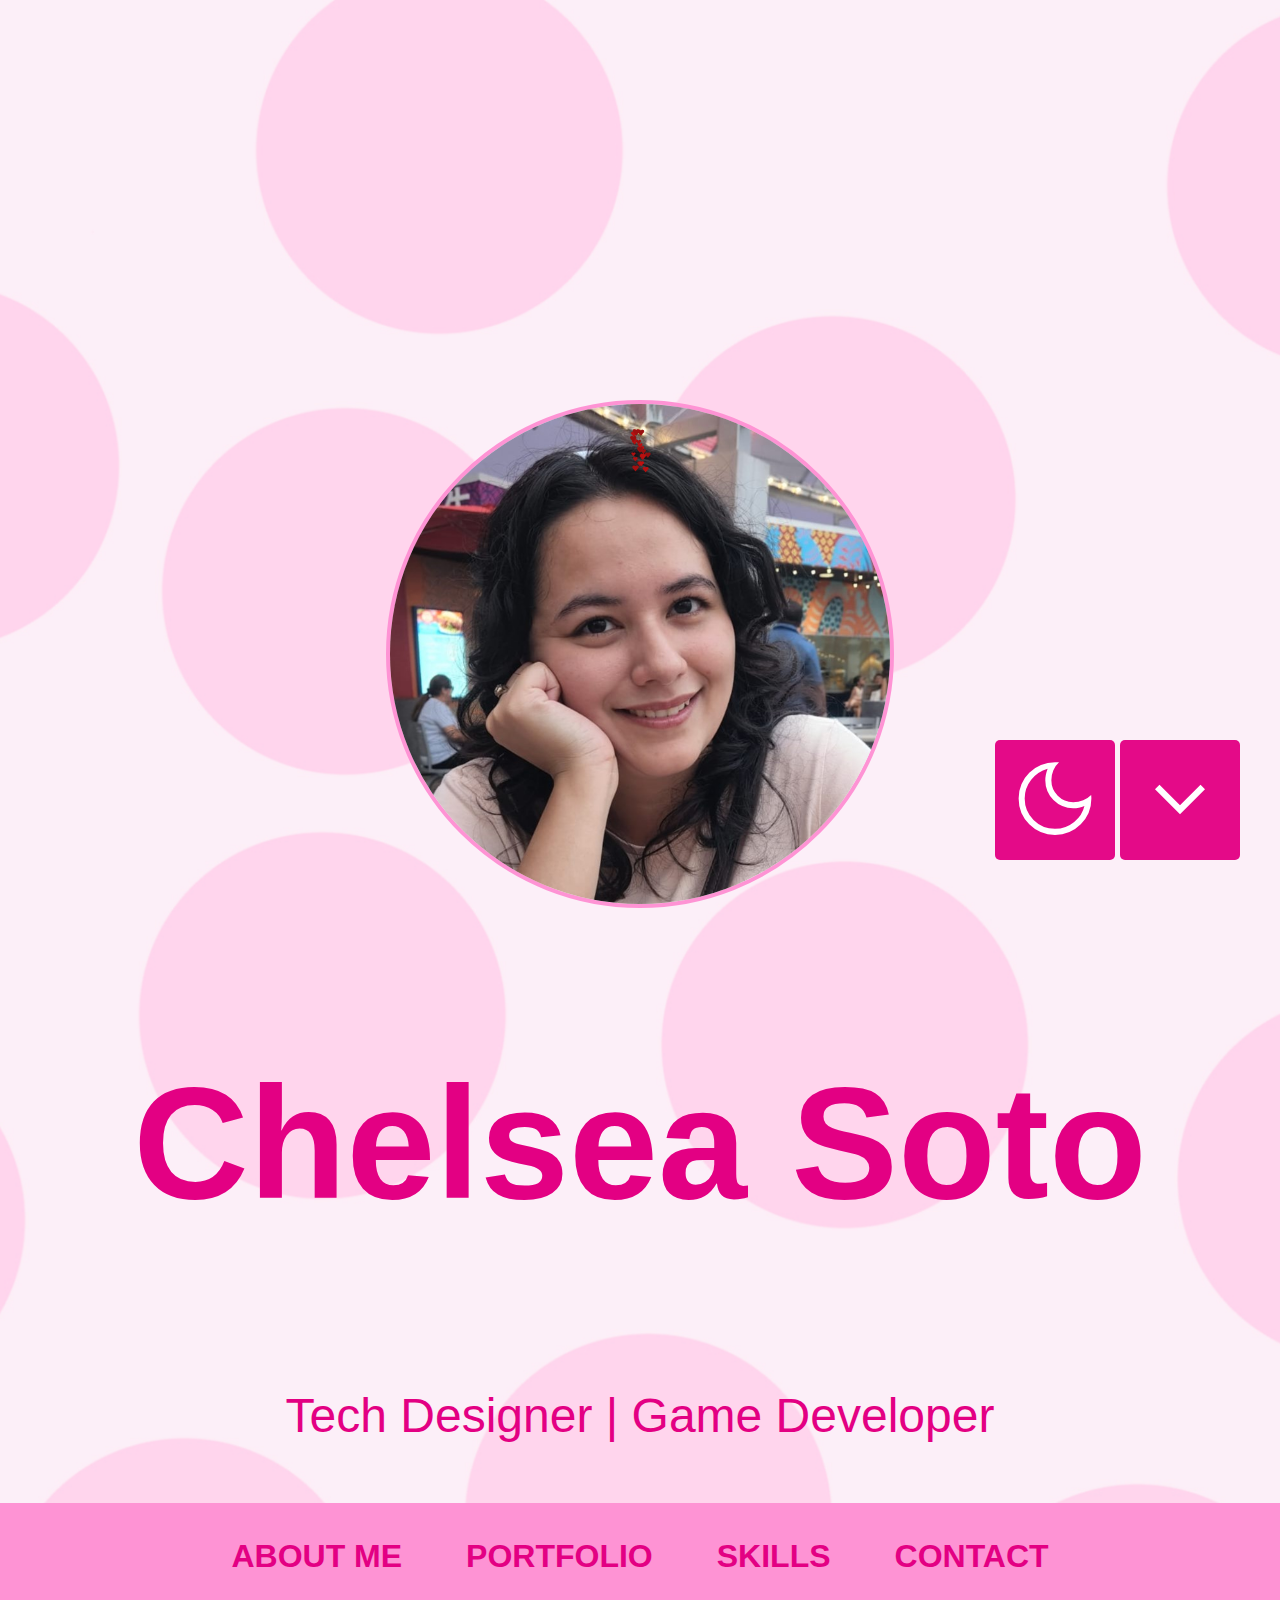
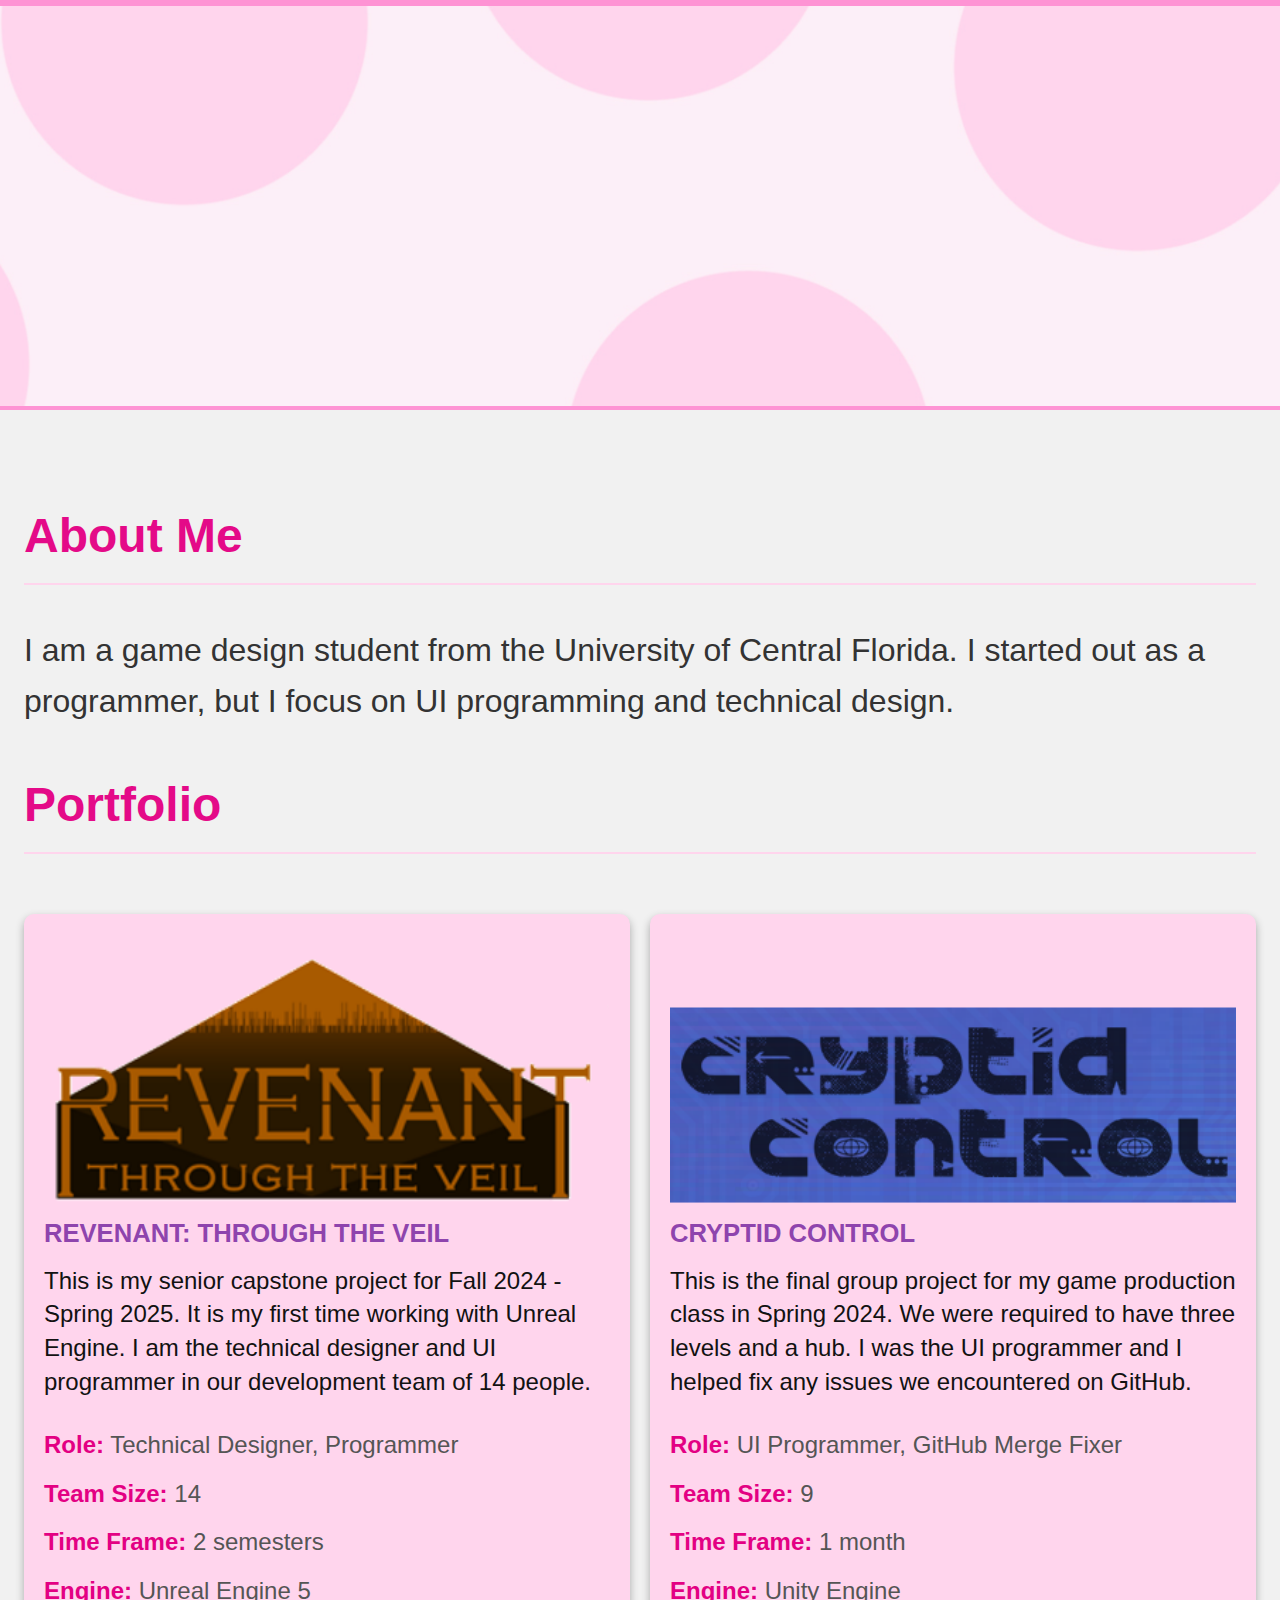
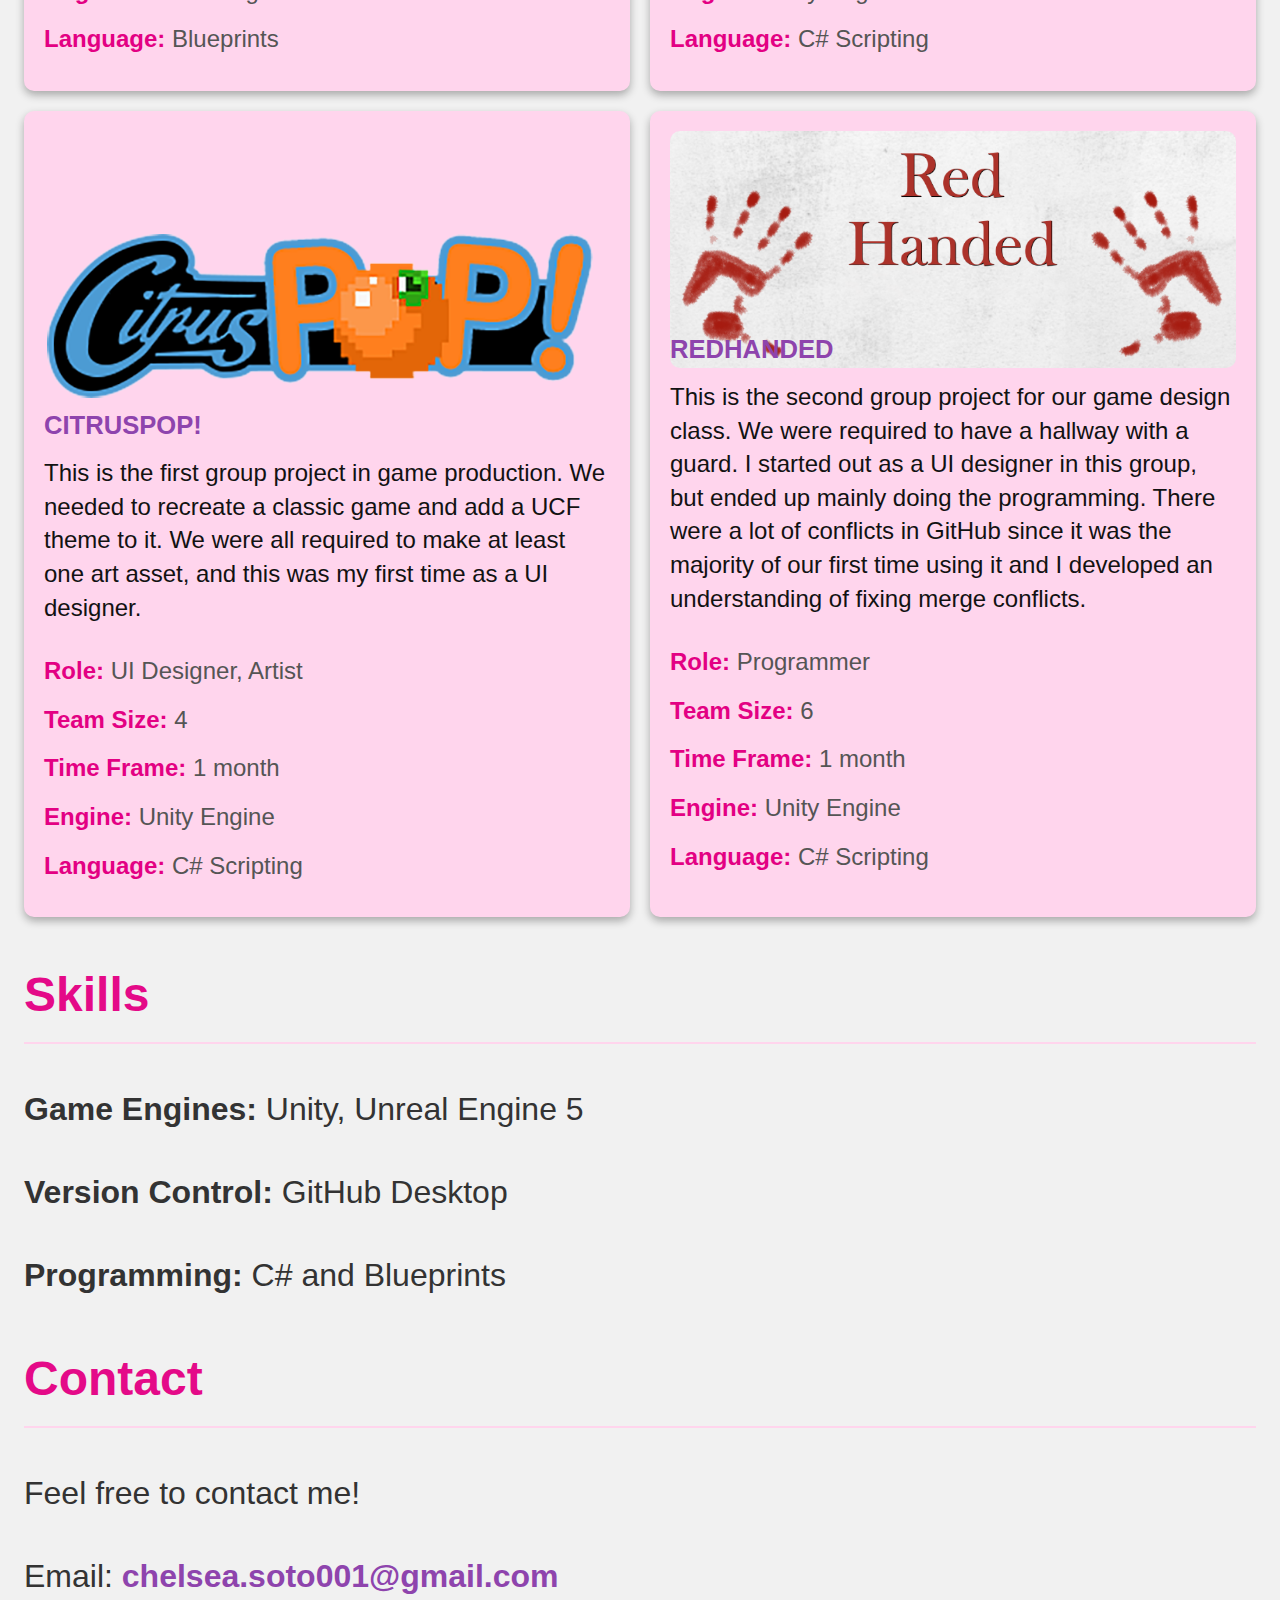
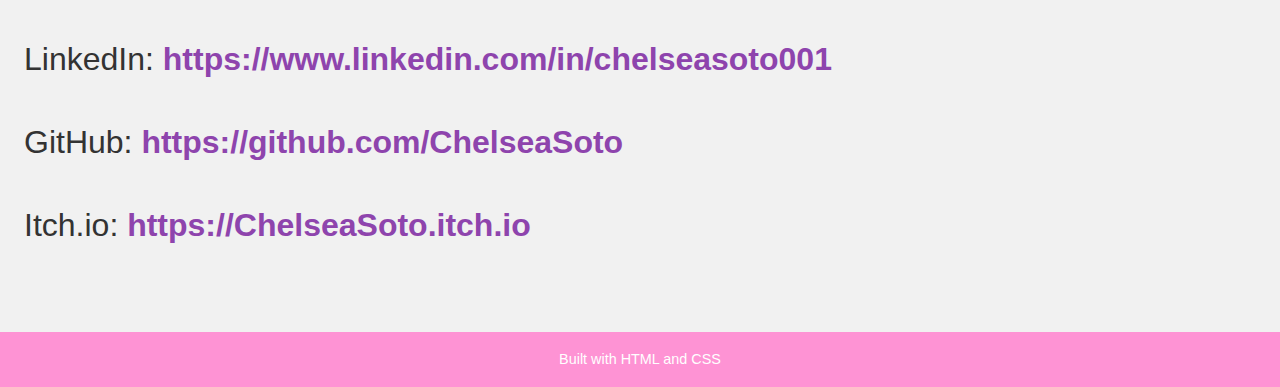
==== commit 0d7f1f79: "Merge branch 'main' into layout-change" ====
--- a/index.html
+++ b/index.html
@@ -45,7 +45,7 @@
     <main id="main-content" role="main" class="container">
         <section id="about" aria-labelledby="about-heading">
             <h2 id="about-heading">About Me</h2>
-            <p>I am a game design student at the University of Central Florida. I focus on tech design and UI programming.</p>
+            <p>I am a game design student from the University of Central Florida. I started out as a programmer, but I focus on UI programming and technical design.</p>
         </section>
 
         <section id="portfolio" aria-labelledby="portfolio-heading">
@@ -95,7 +95,7 @@
                             <p>This is the first group project in game production. We needed to recreate a classic game and add a UCF theme to it. We were all required to make at least one art asset, and this was my first time as a UI designer.</p>
                         </div>
                         <div class="project-info">
-                            <p><strong>Role:</strong> UI designer, level designer, artist</p>
+                            <p><strong>Role:</strong> UI Designer, Artist</p>
                             <p><strong>Team Size:</strong> 4</p>
                             <p><strong>Time Frame:</strong> 1 month</p>
                             <p><strong>Engine:</strong> Unity Engine</p>
--- a/styles.css
+++ b/styles.css
@@ -467,3 +467,52 @@
     width: 100%;
     overflow-x: hidden;
 }
+
+/* Responsive Image Style */
+.responsive-image {
+    width: 100%;
+    max-width: 500px;
+    height: auto;
+    display: block;
+    margin: 1rem auto;
+}
+
+/* Screenshots Grid */
+.screenshots-grid {
+    display: grid;
+    grid-template-columns: repeat(auto-fit, minmax(200px, 1fr));
+    gap: 15px;
+    padding: 1rem;
+}
+
+.screenshots-grid img {
+    border-radius: 5px;
+    box-shadow: 0 4px 8px rgba(0, 0, 0, 0.3);
+    transition: transform 0.3s ease;
+}
+
+.screenshots-grid img:hover {
+    transform: scale(1.05);
+    box-shadow: 0 8px 16px rgba(0, 0, 0, 0.5);
+}
+
+/* Styled Links */
+.styled-link {
+    display: inline-block;
+    background-color: #e30083;
+    color: #fff;
+    text-decoration: none;
+    font-size: 1.2rem;
+    font-weight: bold;
+    padding: 1rem 2rem;
+    border-radius: 8px;
+    box-shadow: 0 4px 8px rgba(0, 0, 0, 0.3);
+    transition: background-color 0.3s ease, transform 0.2s ease;
+    text-align: center;
+}
+
+.styled-link:hover {
+    background-color: #fe93d4;
+    transform: scale(1.05);
+}
+
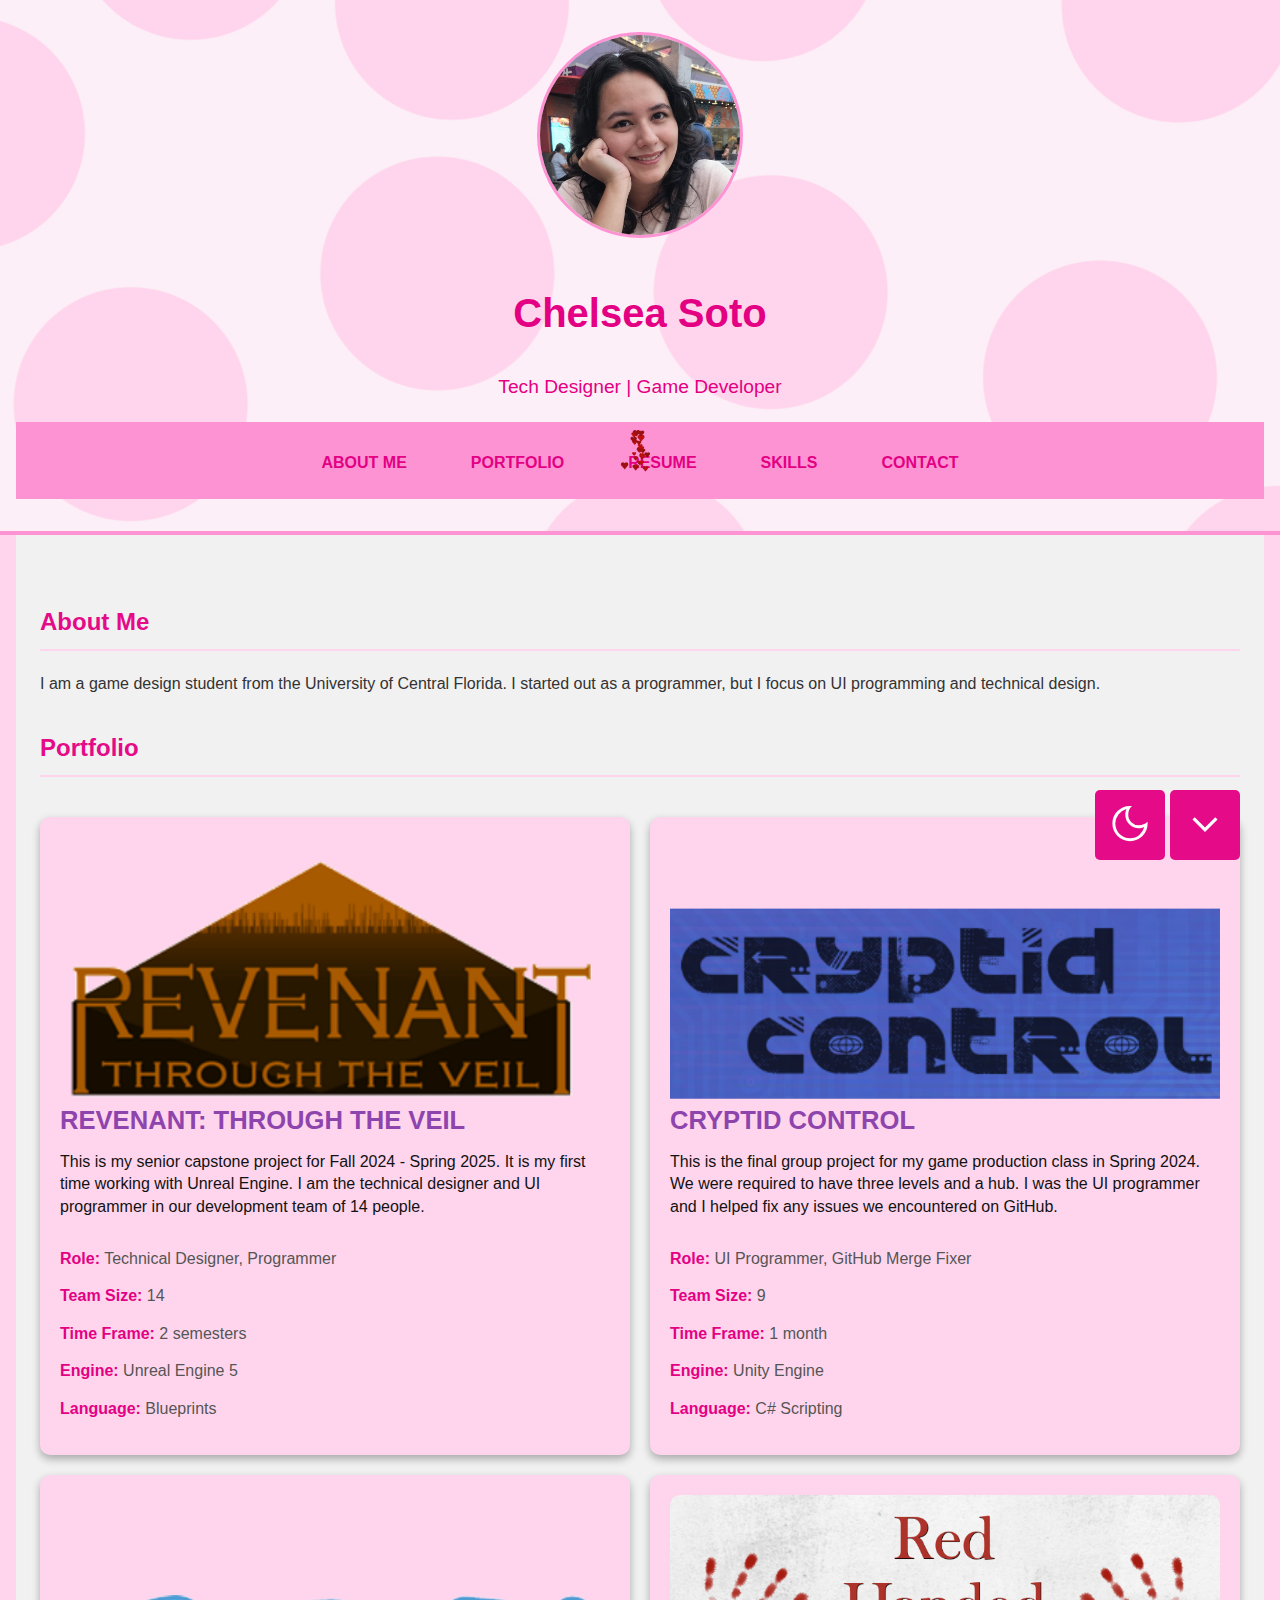
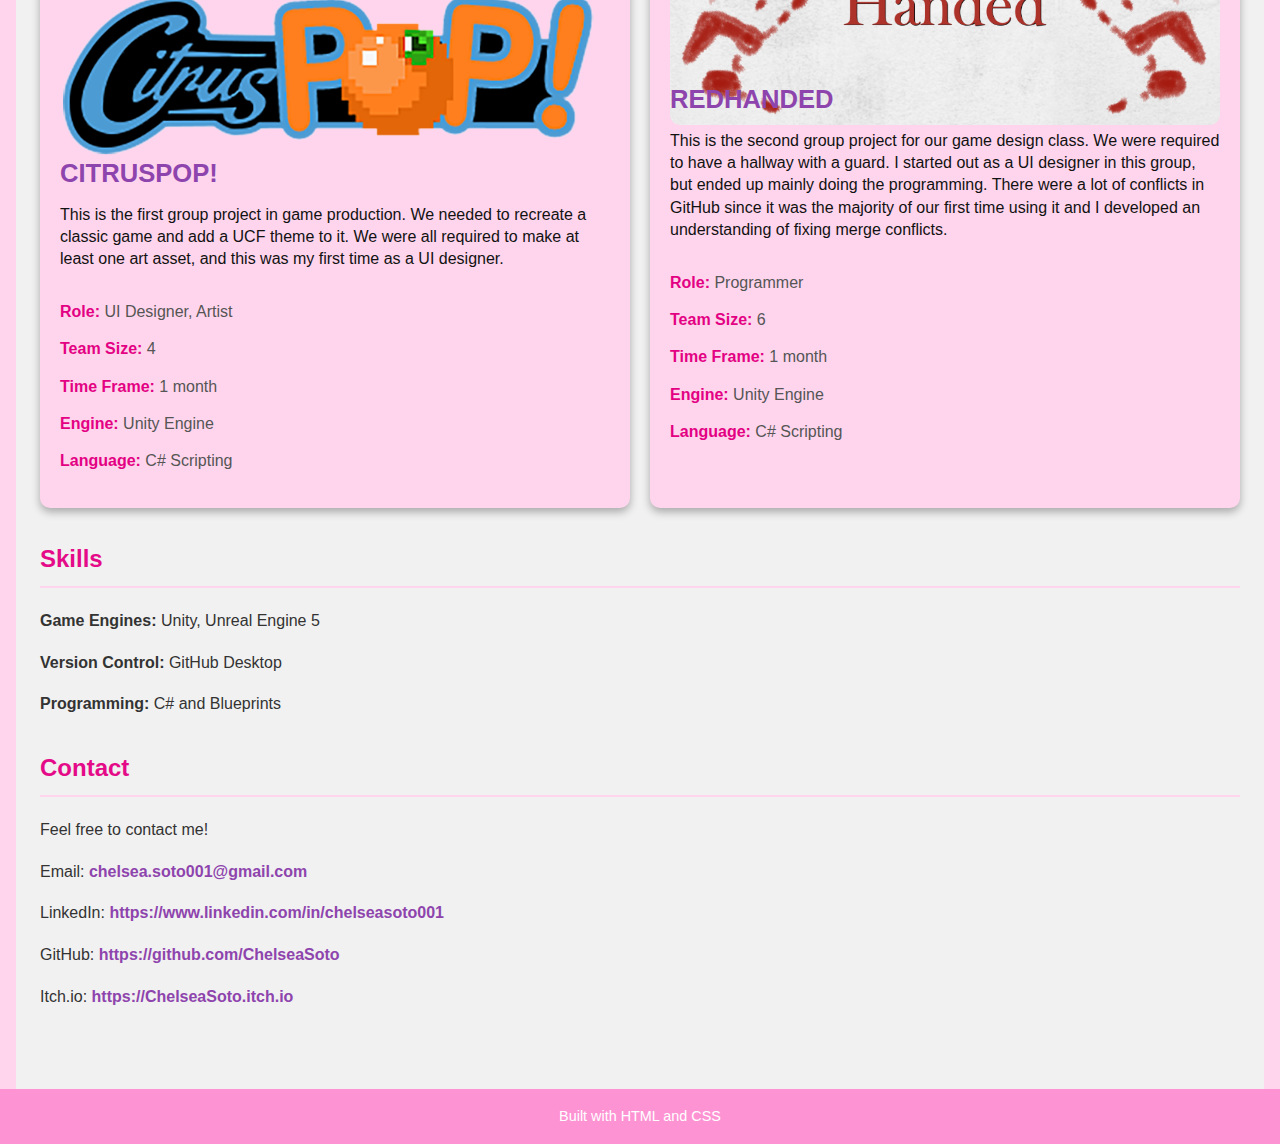
==== commit 4f8060d1: "Resume added" ====
--- a/index.html
+++ b/index.html
@@ -36,7 +36,8 @@
                     <a href="citruspop.html">CitrusPOP!</a>
                     <a href="redhanded.html">RedHanded</a>
                 </div>
-            </div>    
+            </div>
+            <a href="resume.html">Resume</a>       
             <a href="#skills">Skills</a>
             <a href="#contact">Contact</a>
         </nav>
--- a/styles.css
+++ b/styles.css
@@ -7,7 +7,6 @@
     color: #333;
     line-height: 1.6;
     transition: background-color 0.3s ease, color 0.3s ease;
-    font-size: 2rem;
 }
 
 body.dark-mode {
@@ -22,7 +21,7 @@
 /* Header */
 header {
     text-align: center;
-    padding: 25rem 0rem;
+    padding: 2rem 1rem;
     /*background-color: #ffd5ed;*/
     background-image: url('assets/images/bruh.jpg');
     background-size: cover;
@@ -48,12 +47,12 @@
 }
 
 .profile-pic {
-    width: 500px;
-    height: 500px;
+    width: 200px;
+    height: 200px;
     border-radius: 50%;
     object-fit: cover;
-    border: 4px solid #fe93d4;
-    margin-bottom: 0px;
+    border: 3px solid #fe93d4;
+    margin-bottom: 1rem;
 }
 
 .text-content {
@@ -61,12 +60,12 @@
 }
 
 header h1 {
-    font-size: 10rem;
+    font-size: 2.5rem;
     color: #e30083;
 }
 
 header p {
-    font-size: 3rem;
+    font-size: 1.2rem;
     color: #e30083;
 }
 
@@ -101,7 +100,6 @@
     display: block;
     text-align: center;
     width: auto;
-    font-size: 2rem
 }
 
 body.dark-mode nav a {
@@ -190,8 +188,8 @@
 }
 
 .skip-to-main img {
-    width: 100px; /* Size of the icon */
-    height: 100px;
+    width: 50px; /* Size of the icon */
+    height: 50px;
     fill: #fff; /* Icon color */
 }
 
@@ -203,7 +201,7 @@
 #theme-toggle {
     position: fixed;
     bottom: 40px;
-    right: 165px;
+    right: 115px;
     background-color: #E40A88;
     border: none;
     cursor: pointer;
@@ -213,8 +211,8 @@
 }
 
 #theme-toggle img {
-    width: 100px;
-    height: 97px;
+    width: 50px;
+    height: 47px;
     fill: #fff;
 }
 
@@ -225,12 +223,13 @@
 body.dark-mode #theme-toggle img {
     content: url('assets/icons/sun.svg');
 }
+
 
 /* Main Content */
 main {
     padding: 3rem 1.5rem;
     background-color: #f1f1f1;
-    max-width: 2000px;
+    max-width: 1200px;
     margin: 0 auto;
     transition: background-color 0.3s ease;
 }
@@ -298,7 +297,7 @@
 
 .project-card p {
     margin: 10px 0;
-    font-size: 1.5rem;
+    font-size: 1rem;
     line-height: 1.4;
     padding-bottom: 10px;
 }
@@ -463,11 +462,6 @@
     display: block;
 }
 
-html, body {
-    width: 100%;
-    overflow-x: hidden;
-}
-
 /* Responsive Image Style */
 .responsive-image {
     width: 100%;
@@ -516,3 +510,7 @@
     transform: scale(1.05);
 }
 
+html, body {
+    width: 100%;
+    overflow-x: hidden;
+}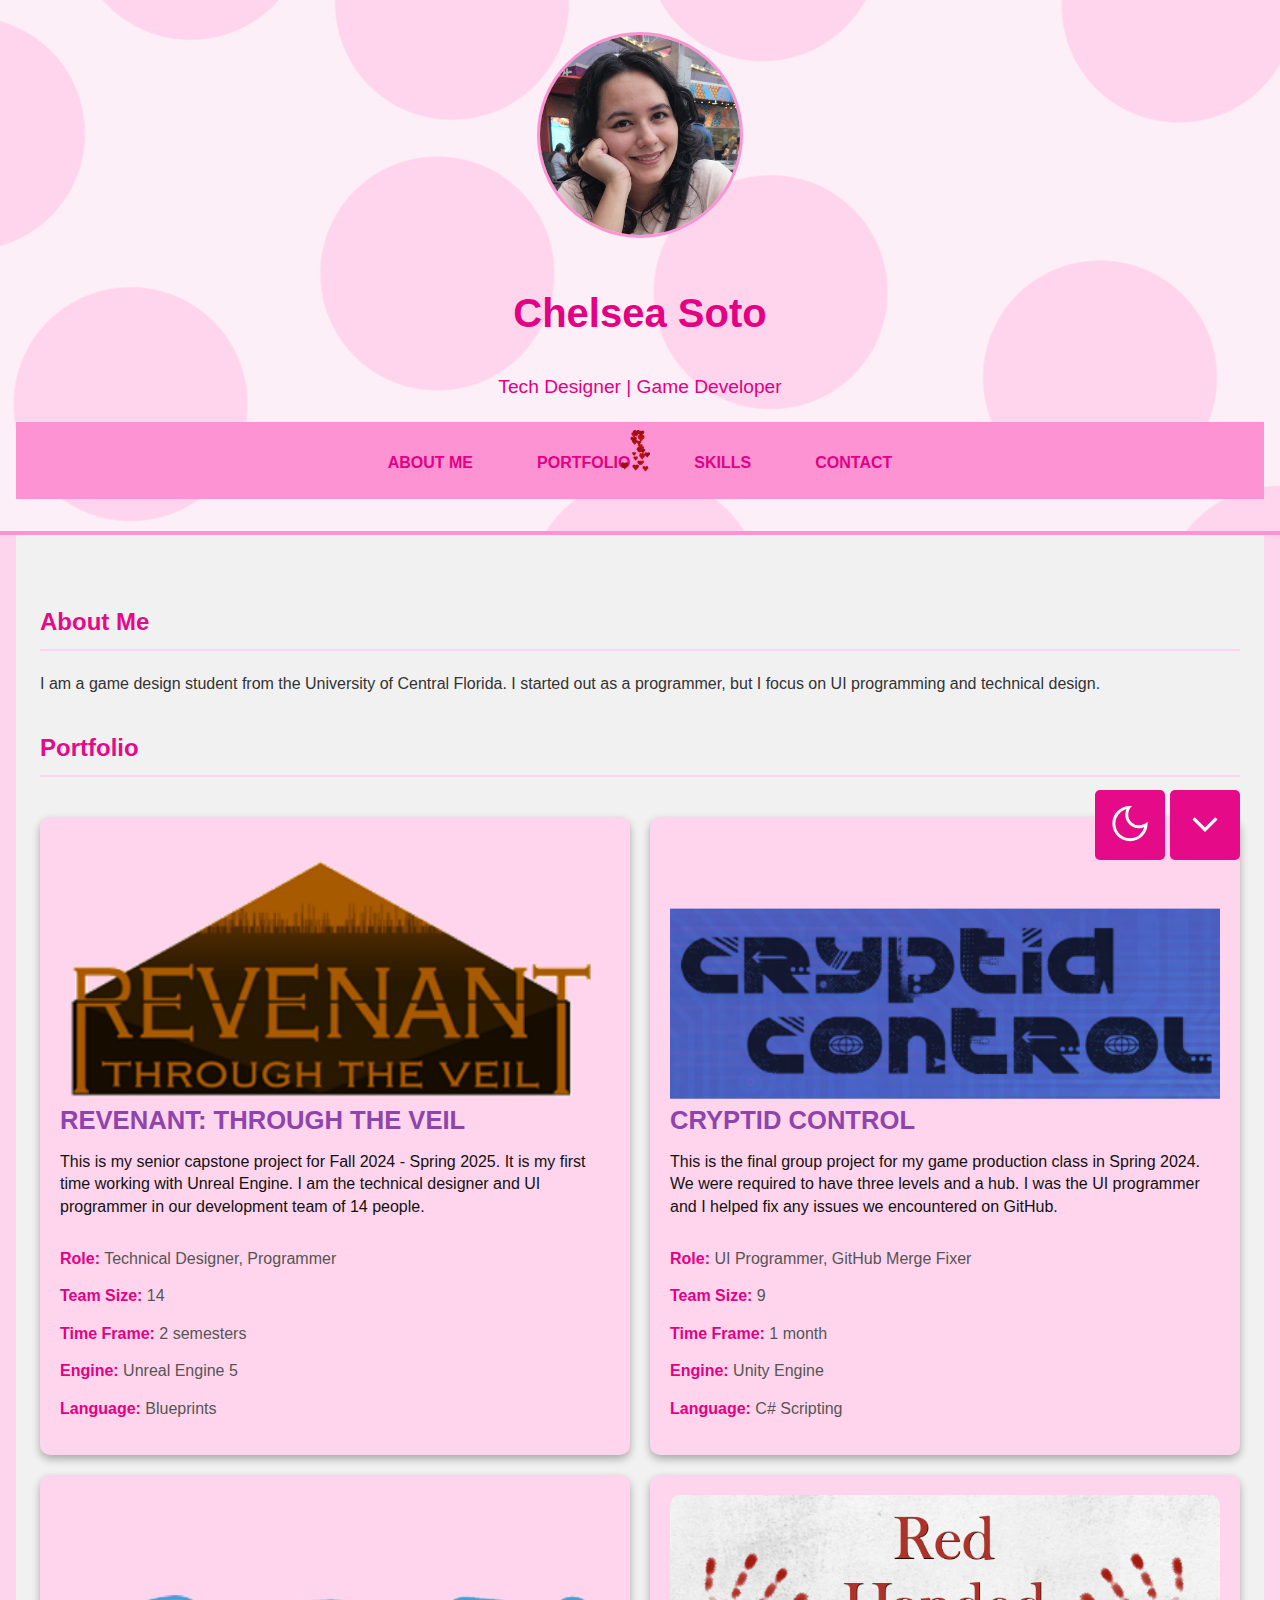
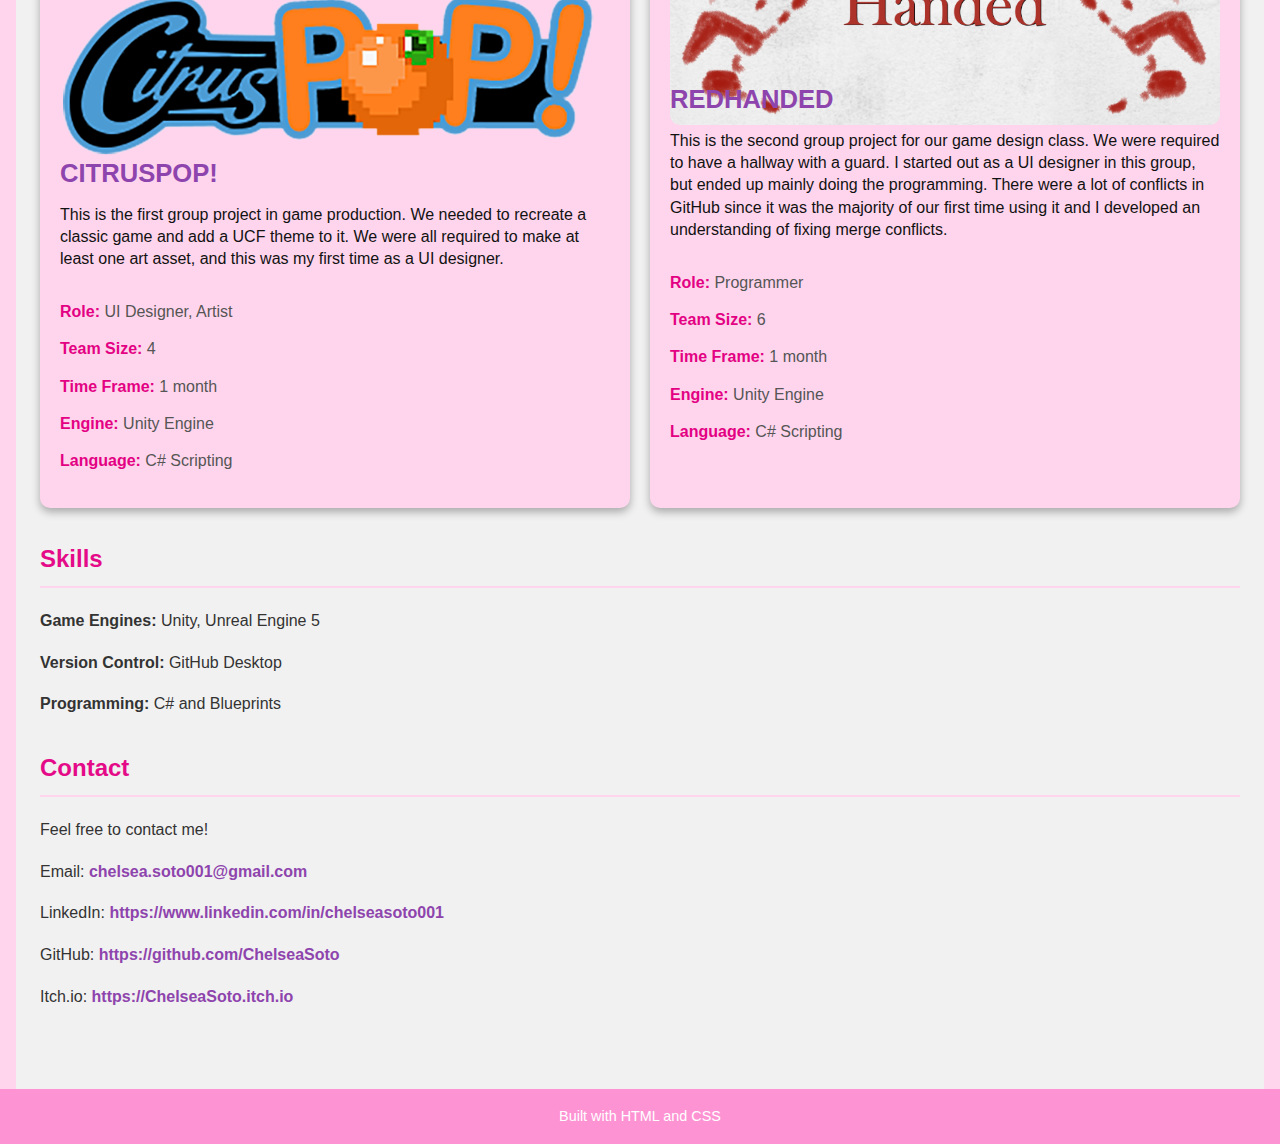
==== commit 24a7e442: "Added devlogs and qol update." ====
--- a/index.html
+++ b/index.html
@@ -11,6 +11,11 @@
     <!-- Skip Link -->
     <a href="#main-content" class="skip-to-main">
         <img src="assets/icons/skip.svg" alt="Skip to main content">
+    </a>
+
+    <!-- Back to Top -->
+    <a href="#top" id="back-to-top">
+        <img src="assets/icons/up-arrow.svg" alt="Skip to top">
     </a>
 
     <!-- Dark Mode Toggle Button -->
@@ -36,8 +41,7 @@
                     <a href="citruspop.html">CitrusPOP!</a>
                     <a href="redhanded.html">RedHanded</a>
                 </div>
-            </div>
-            <a href="resume.html">Resume</a>       
+            </div>    
             <a href="#skills">Skills</a>
             <a href="#contact">Contact</a>
         </nav>
--- a/styles.css
+++ b/styles.css
@@ -195,6 +195,42 @@
 
 .skip-to-main:hover {
     background-color: #FE93D4;
+    transform: scale(1.1);
+}
+
+/* Back to Top*/
+#back-to-top {
+    position: fixed;
+    bottom: 40px;
+    right: 40px;
+    background-color: #E40A88;
+    color: #fff;
+    padding: 10px;
+    border-radius: 5px;
+    font-weight: bold;
+    text-transform: uppercase;
+    text-decoration: none;
+    z-index: 1000;
+    transition: background-color 0.3s ease;
+    display: none;
+    justify-content: center;
+    align-items: center;
+}
+
+#back-to-top img {
+    width: 50px; /* Size of the icon */
+    height: 45px;
+    fill: #fff; /* Icon color */
+}
+
+#back-to-top.visible {
+    display: block;
+    opacity: 1;
+}
+
+#back-to-top:hover {
+    background-color: #FE93D4;
+    transform: scale(1.1);
 }
 
 /* Toggle Button */
@@ -234,7 +270,7 @@
     transition: background-color 0.3s ease;
 }
 
-/* Section */
+/* Section Styles */
 section {
     margin-bottom: 2rem;
 }
@@ -408,7 +444,7 @@
 /* Mobile Styles */
 @media (max-width: 768px) {
     /* Header */
-    header { 
+    header {
         padding: 1.5rem 1rem;
     }
 
@@ -433,22 +469,35 @@
         text-align: left;
     }
 
+    /* Portfolio Dropdown */
     .portfolio-dropdown {
         display: none;
     }
 
-    /* Skip to main button */
+    /* Skip to Main Button */
     .skip-to-main {
         top: 10px;
         left: 10px;
     }
 
-    /* Theme toggle button */
+    /* Theme Toggle Button */
     #theme-toggle {
         top: 10px;
         right: 10px;
     }
-}
+
+    /* Devlog Header */
+    .devlog-header {
+        flex-direction: column;
+        align-items: flex-start;
+    }
+
+    .devlog-header span {
+        margin-top: 5px;
+        font-size: 0.8rem;
+    }
+}
+
 
 #cursor-gif {
     position: absolute;
@@ -513,4 +562,60 @@
 html, body {
     width: 100%;
     overflow-x: hidden;
+}
+
+/* Devlop Styles */
+.devlog-entry {
+    margin-bottom: 20px;
+    padding: 15px;
+    border: 1px solid #fe93d4;
+    border-radius: 5px;
+    background-color: #ffd5ed;
+    transition: transform 0.3s ease, box-shadow 0.3s ease;
+}
+
+.devlog-entry:hover {
+    transform: translateY(-5px);
+    box-shadow: 0 4px 8px rgba(0, 0, 0, 0.3);
+}
+
+.devlog-entry h3 {
+    color: #e30083;
+    font-size: 1.5rem;
+}
+
+.devlog-entry h4 {
+    color: #555;
+    font-size: 1rem;
+    margin-bottom: 10px;
+}
+
+.devlog-header {
+    display: flex;
+    justify-content: space-between;
+    align-items: center;
+    margin-bottom: 10px;
+}
+
+.devlog-header h3 {
+    font-size: 1.5rem;
+    color: #e30083;
+    margin: 0;
+}
+
+.devlog-header span {
+    font-size: 0.9rem;
+    color: #555;
+    font-style: italic;
+}
+
+.devlog-entry {
+    opacity: 0;
+    transform: translateY(20px);
+    transition: opacity 0.6s ease, transform 0.6s ease;
+}
+
+.devlog-entry.visible {
+    opacity: 1;
+    transform: translateY(0);
 }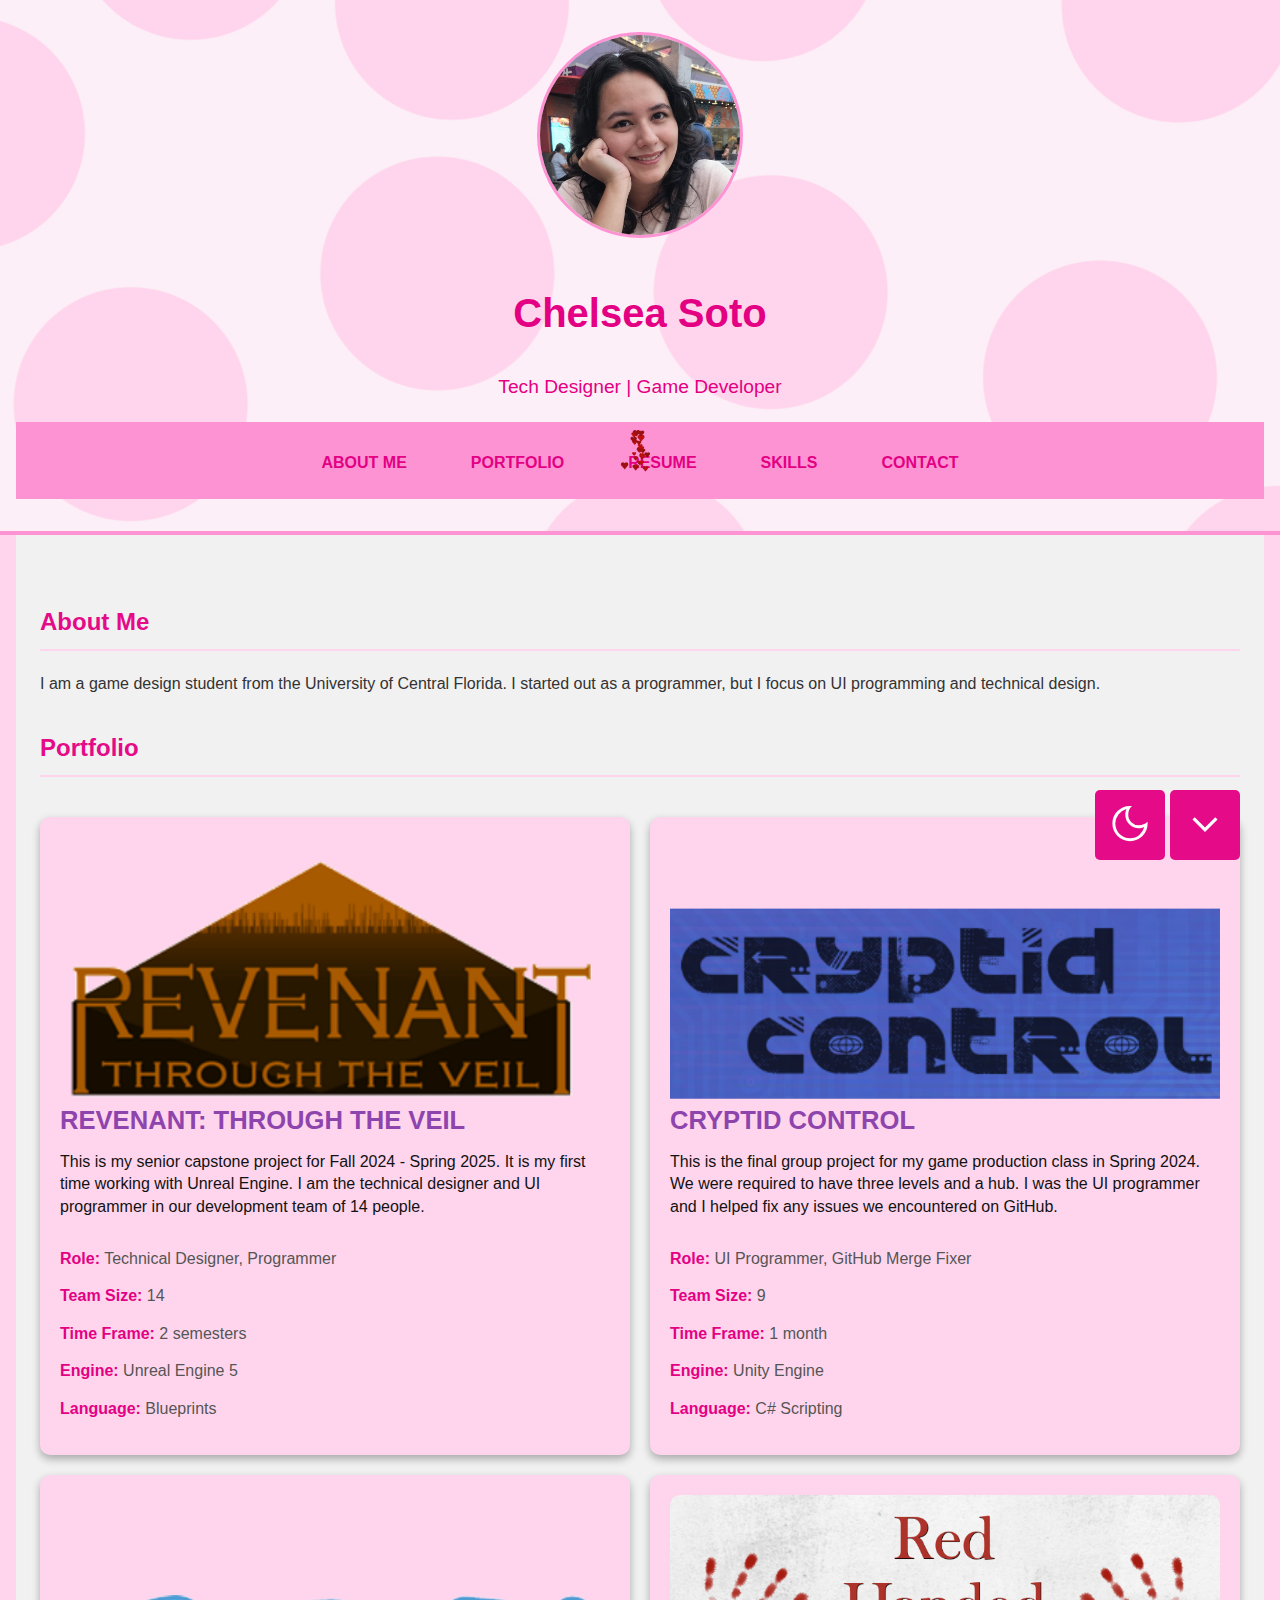
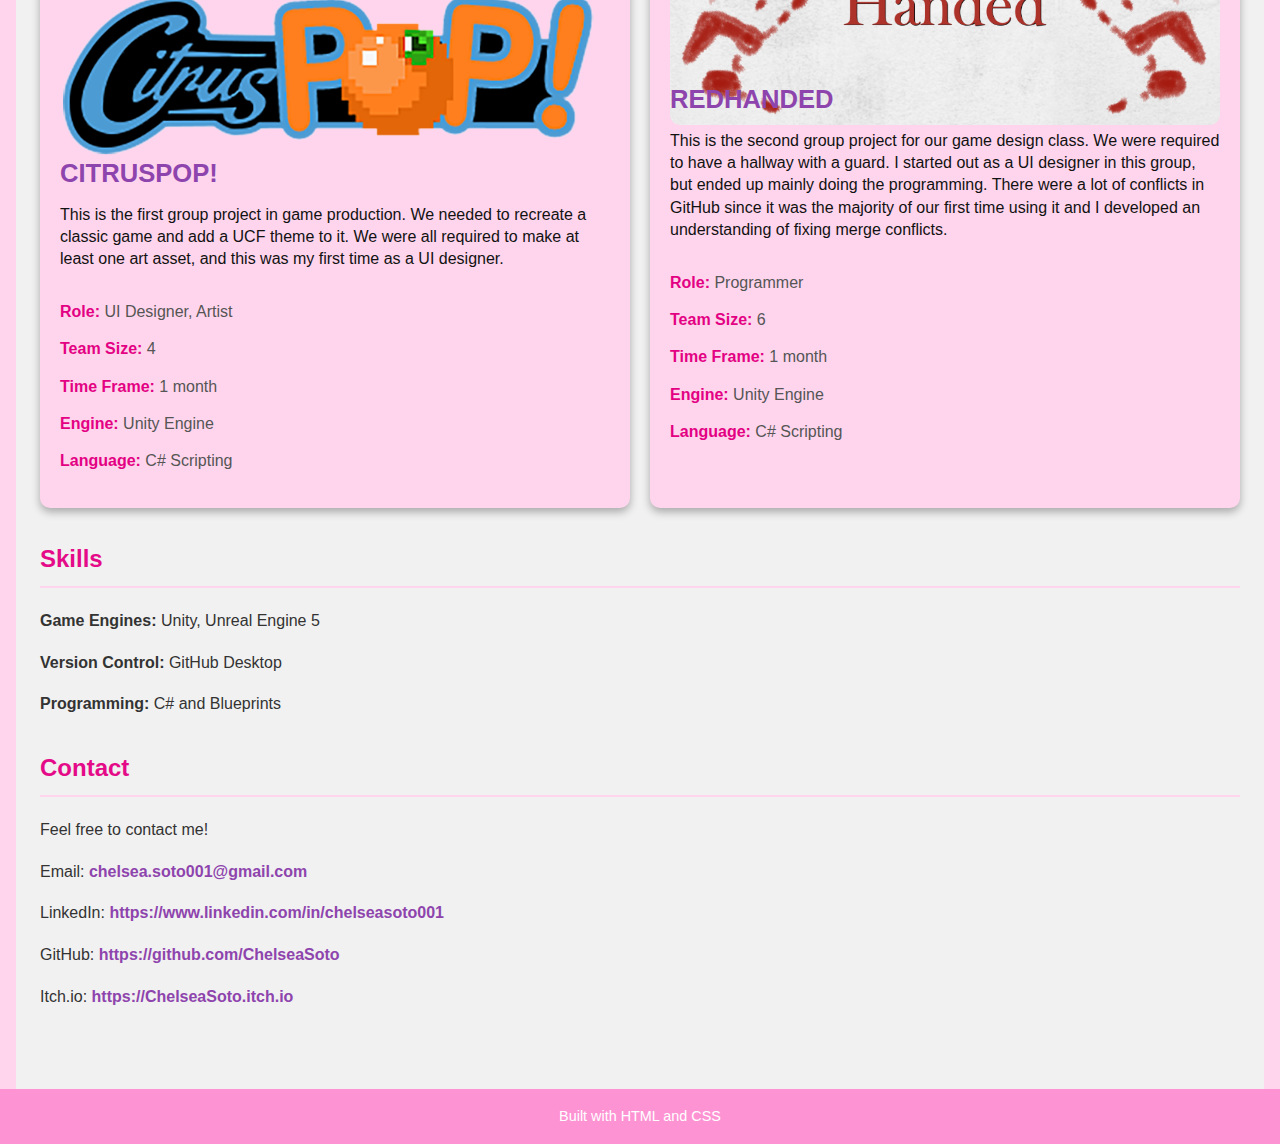
==== commit ba4e76b5: "Merge branch 'resume'" ====
--- a/index.html
+++ b/index.html
@@ -41,7 +41,8 @@
                     <a href="citruspop.html">CitrusPOP!</a>
                     <a href="redhanded.html">RedHanded</a>
                 </div>
-            </div>    
+            </div>
+            <a href="resume.html">Resume</a>       
             <a href="#skills">Skills</a>
             <a href="#contact">Contact</a>
         </nav>
--- a/styles.css
+++ b/styles.css
@@ -478,12 +478,42 @@
     .skip-to-main {
         top: 10px;
         left: 10px;
+        width: 30px;
+        height: 30px;
+        padding: 5px;
+    }
+
+    .skip-to-main img {
+        width: 30px;
+        height: 30px;
+    }
+
+    /* Back to top */
+    #back-to-top {
+        top: 10px;
+        left: 10px;
+        width: 30px;
+        height: 30px;
+        padding: 5px;
+    }
+
+    #back-to-top img {
+        width: 30px;
+        height: 30px;
     }
 
     /* Theme Toggle Button */
     #theme-toggle {
         top: 10px;
         right: 10px;
+        width: 40px;
+        height: 40px;
+        padding: 5px;
+    }
+
+    #theme-toggle img {
+        width: 30px;
+        height: 30px;
     }
 
     /* Devlog Header */
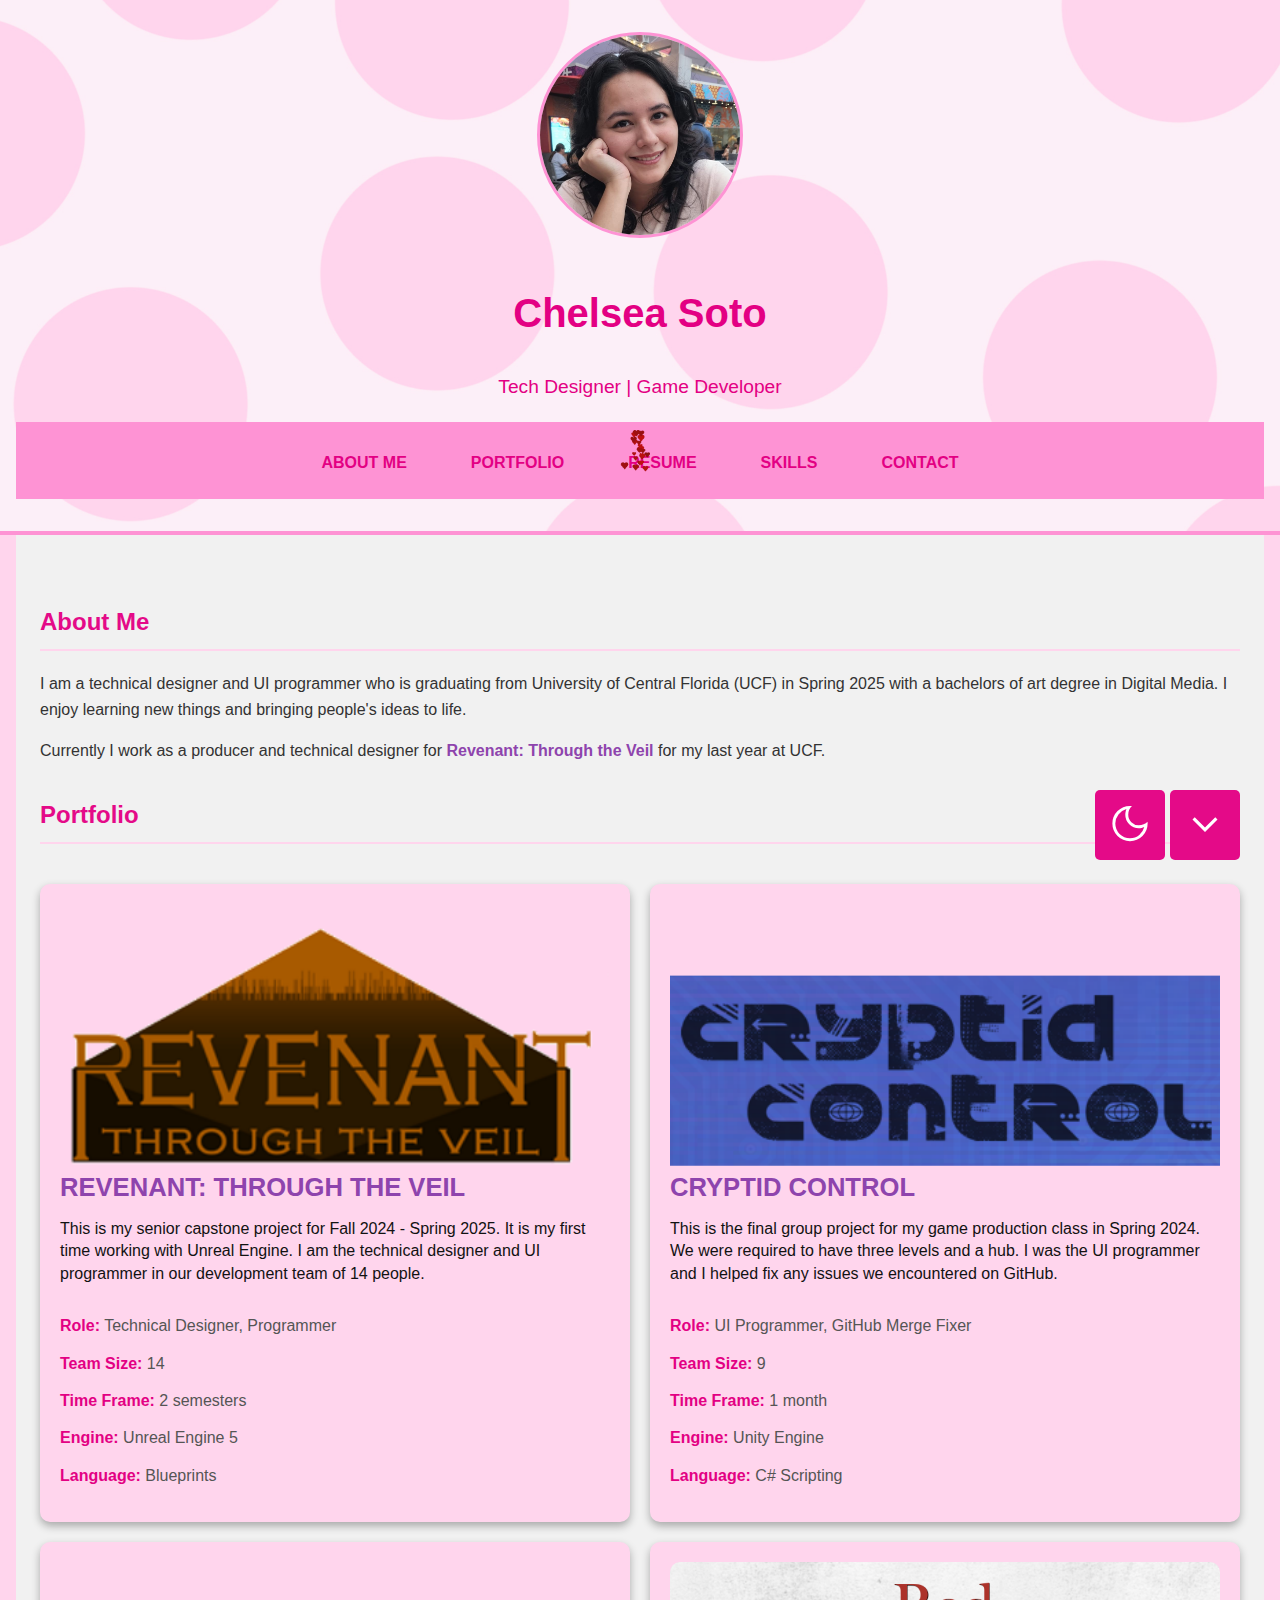
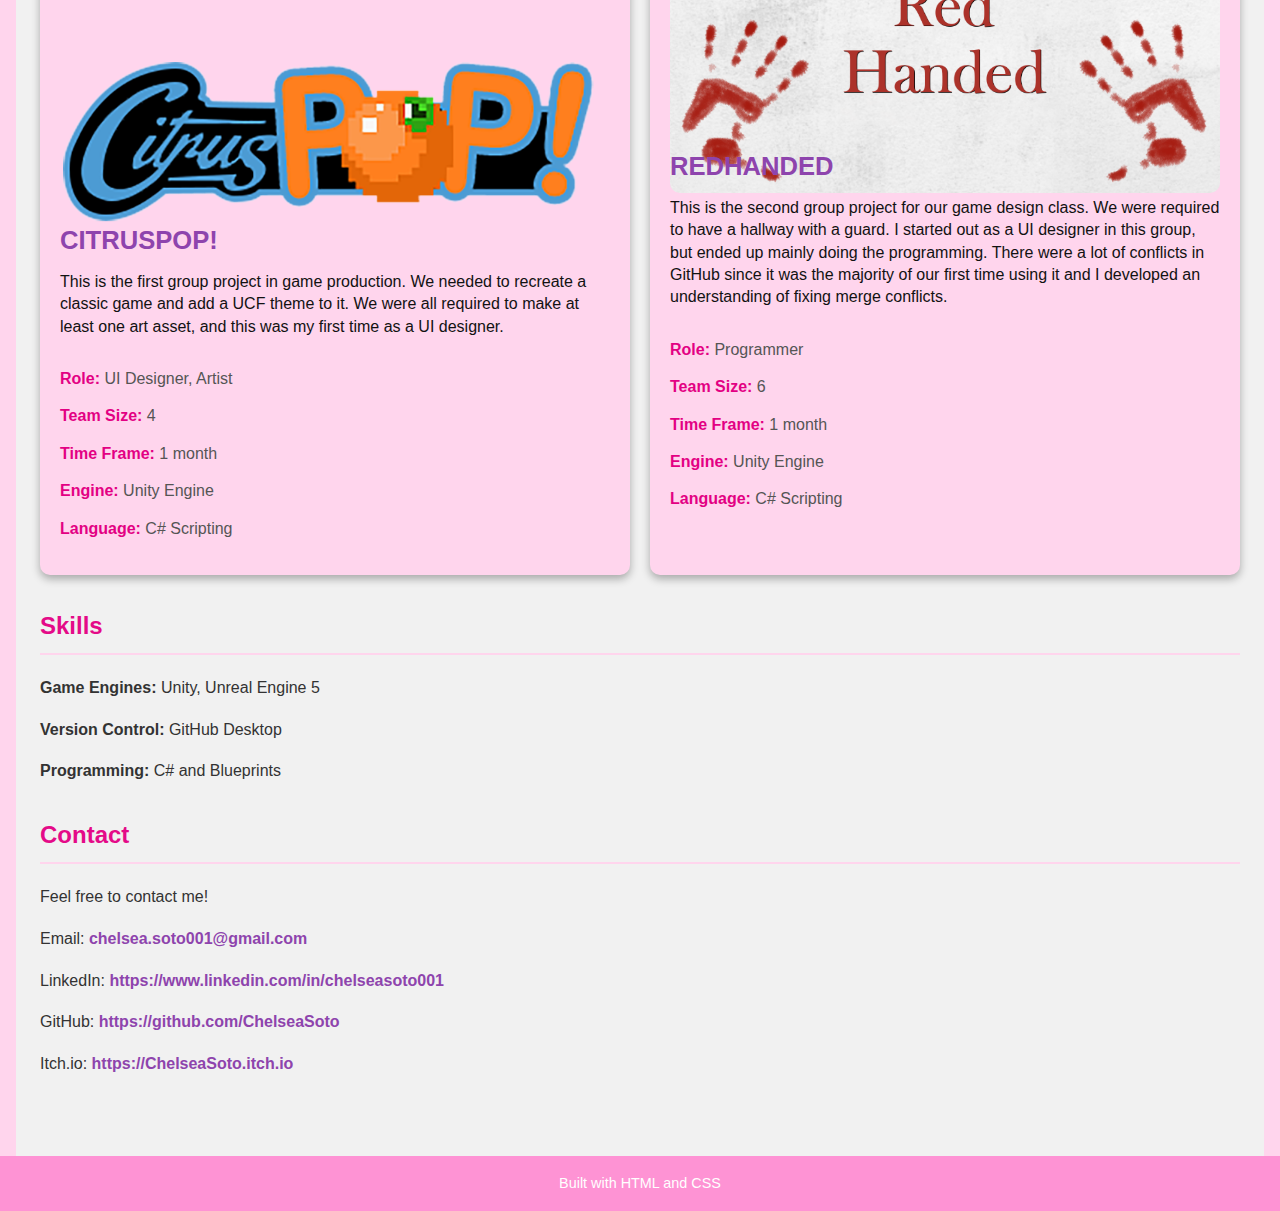
==== commit 7c3d7095: "Update About Me" ====
--- a/index.html
+++ b/index.html
@@ -51,7 +51,8 @@
     <main id="main-content" role="main" class="container">
         <section id="about" aria-labelledby="about-heading">
             <h2 id="about-heading">About Me</h2>
-            <p>I am a game design student from the University of Central Florida. I started out as a programmer, but I focus on UI programming and technical design.</p>
+            <p>I am a technical designer and UI programmer who is graduating from University of Central Florida (UCF) in Spring 2025 with a bachelors of art degree in Digital Media. I enjoy learning new things and bringing people's ideas to life. </p>
+            <p>Currently I work as a producer and technical designer for <a href="revenant.html">Revenant: Through the Veil</a> for my last year at UCF.</p>
         </section>
 
         <section id="portfolio" aria-labelledby="portfolio-heading">
